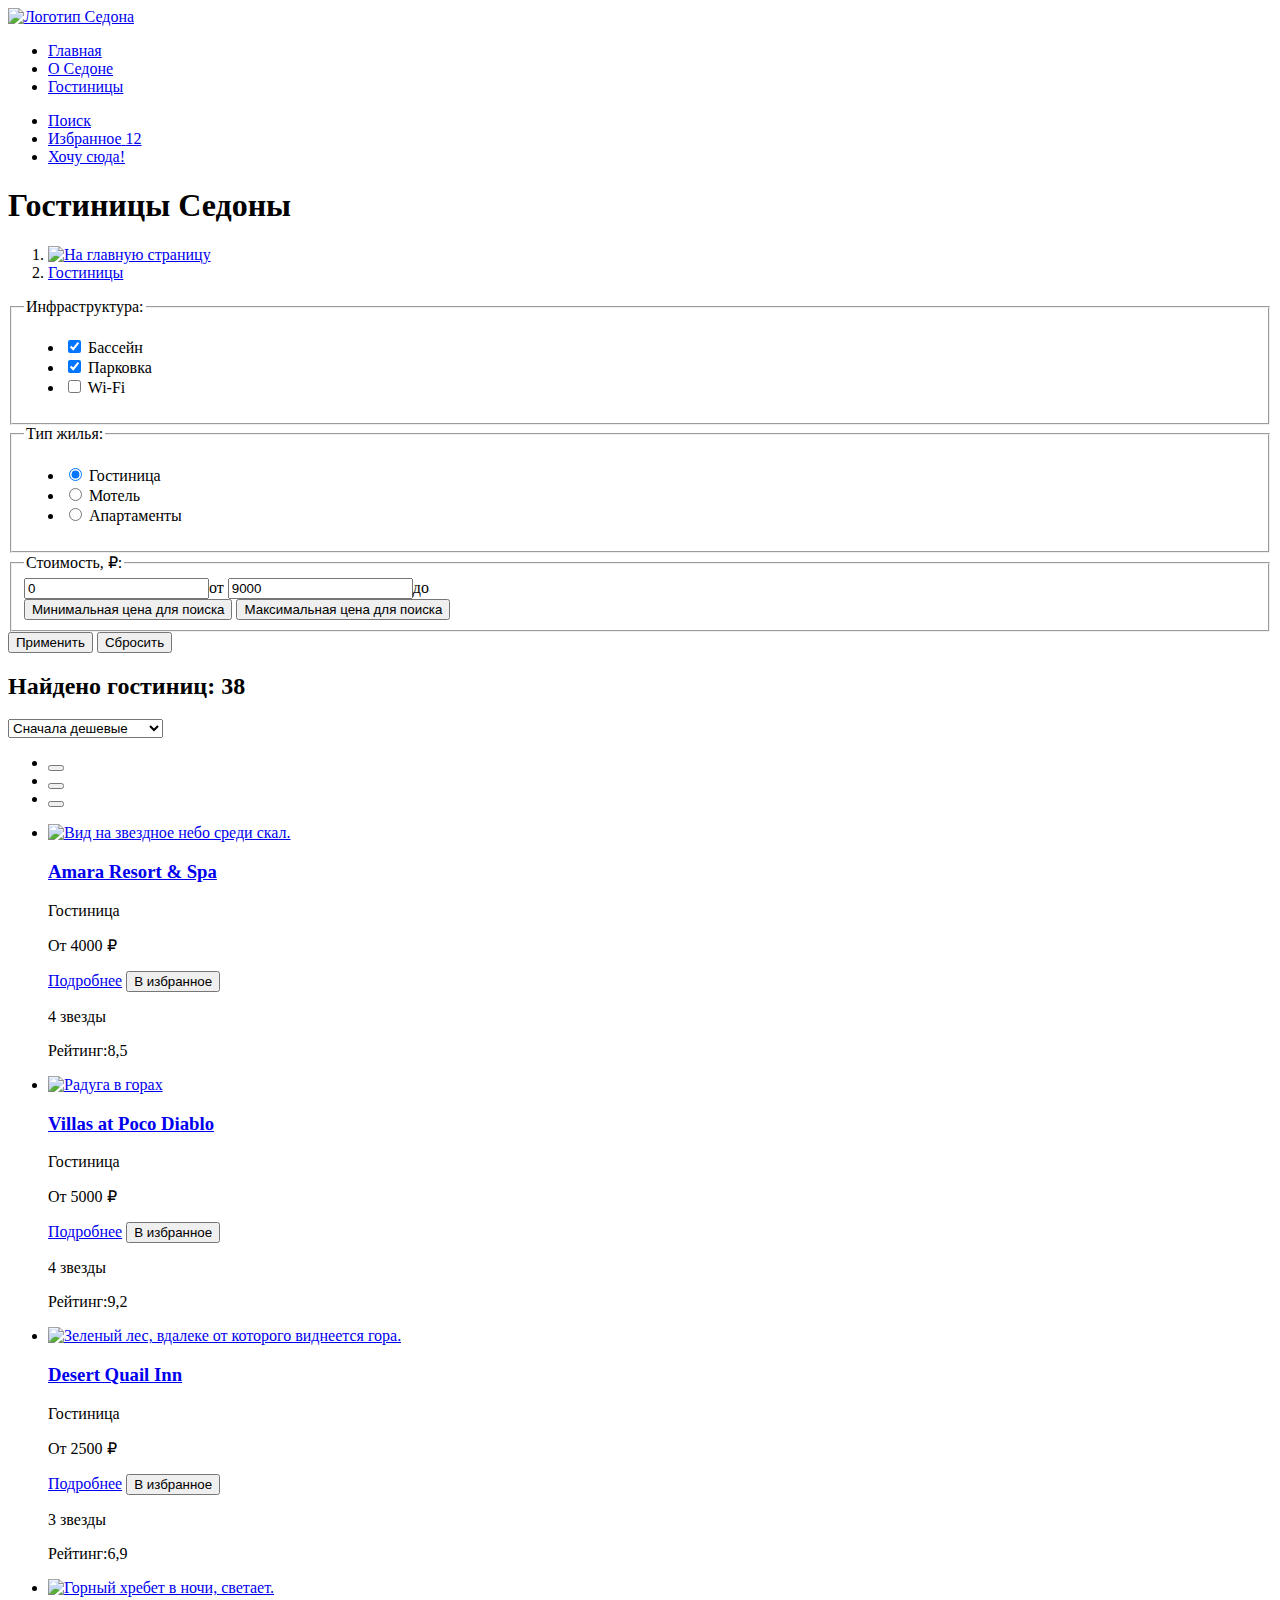
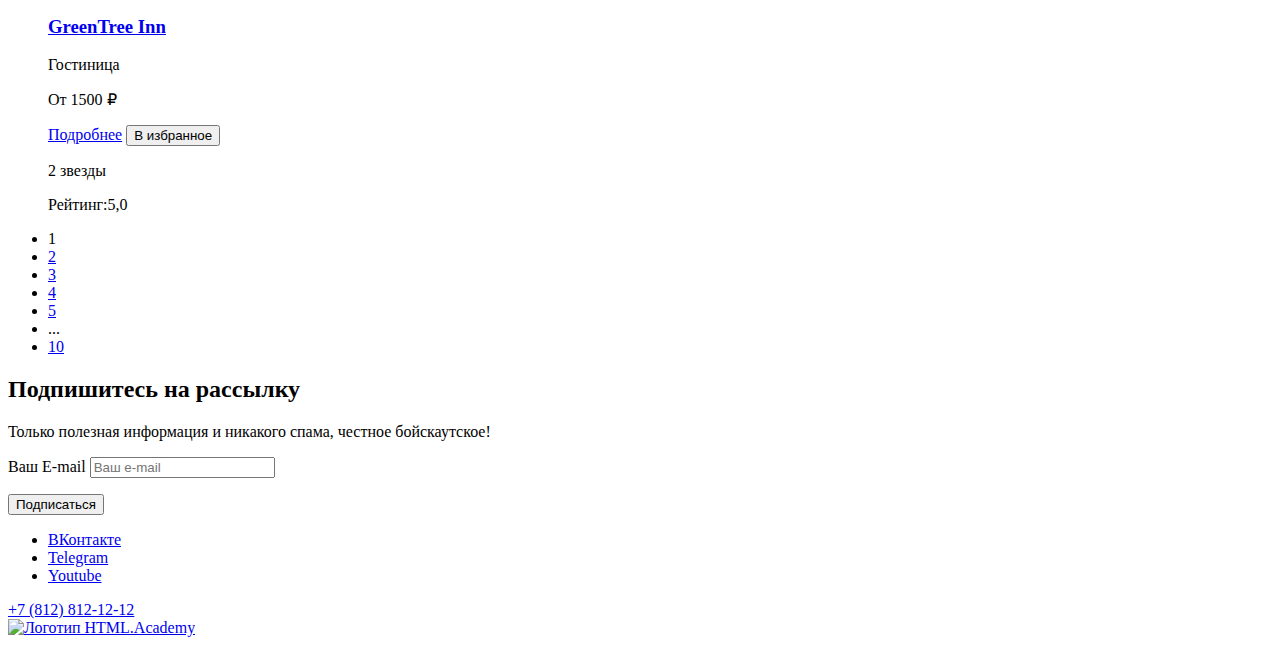
==== catalog.html @ 6688d6e6 "Разметка всех страниц" ====
<!DOCTYPE html>
<html lang="ru">
<head>
  <meta charset="utf-8">
  <title>HTML Academy: Седона</title>
</head>
<body>
<header class="header-container" data-test="header">
  <a href="index.html">
    <img class="sedona-logo" src="" alt="Логотип Седона">
  </a>
  <nav class="nav-menu">
    <ul>
      <li class="nav-item nav-item-current">
        <a class="nav-link" href="index.html">Главная</a>
      </li>
      <li class="nav-item">
        <a class="nav-link" href="#">О Седоне</a>
      </li>
      <li class="nav-item">
        <a class="nav-link" href="catalog.html">Гостиницы</a>
      </li>
    </ul>
  </nav>
  <div class="user-actions">
    <ul>
      <li class="nav-item">
        <a class="nav-link nav-user-action-search" href="#">
          <span class="visually-hidden">Поиск</span>
        </a>
      </li>
      <li class="nav-item">
        <a class="nav-link nav-user-action-favorite" href="#">
          <span class="visually-hidden">Избранное</span>
          <span class="favorite-count-item">12</span>
        </a>
      </li>
      <li class="nav-item">
        <a class="nav-link nav-user-action-to-book" href="#">Хочу сюда!</a>
      </li>
    </ul>
  </div>
</header>
<main class="main-catalog" data-test="main">
  <header class="catalog-header">
    <h1 class="catalog-header-title">Гостиницы Седоны</h1>
    <nav class="breadcrumbs" aria-label="Хлебные крошки">
      <ol>
        <li>
          <a href="index.html">
            <img class="breadcrumbs-home-icon" src="" alt="На главную страницу">
          </a>
          <span class="breadcrumbs-transition-icon"></span >
        </li>
        <li>
          <a href="catalog.html" aria-current="page">Гостиницы</a>
        </li>
      </ol>
    </nav>
  </header>
  <section class="filters" data-test="filter">
    <form class="filter-form" action="https://echo.htmlacademy.ru" method="get">
      <fieldset class="filter infrastructure-filter">
        <legend class="filter-title">Инфраструктура:</legend>
        <ul class="filter-list">
          <li class="infrastructure-filter-item">
            <label class="control">
              <input class="control-input" type="checkbox" name="pool" checked>
              Бассейн
            </label>
          </li>
          <li class="infrastructure-filter-item">
            <label class="control">
              <input class="control-input" type="checkbox" name="parking" checked>
              Парковка
            </label>
          </li>
          <li class="infrastructure-filter-item">
            <label class="control">
              <input class="control-input" type="checkbox" name="wi-fi">
              Wi-Fi
            </label>
          </li>
        </ul>
      </fieldset>
      <fieldset class="filter housing-type-filter">
        <legend class="filter-title">Тип жилья:</legend>
        <ul class="filter-list">
          <li class="housing-type-filter-item">
            <label class="control">
              <input class="control-input" type="radio" name="allocation" value="hotel" checked>
              Гостиница
            </label>
          </li>
          <li class="housing-type-filter-item">
            <label class="control">
              <input class="control-input" type="radio" name="allocation" value="motel">
              Мотель
            </label>
          </li>
          <li class="housing-type-filter-item">
            <label class="control">
              <input class="control-input" type="radio" name="allocation" value="apartments">
              Апартаменты
            </label>
          </li>
        </ul>
      </fieldset>
      <fieldset class="filter price-filter">
        <legend class="filter-title">Стоимость, ₽:</legend>
        <div class="range-slider-container">
          <label class="range-slider-input"><input type="number" name="min" value="0">от</label>
          <label class="range-slider-input"><input type="number" name="max" value="9000">до</label>
        </div>
        <div class="price-toggle-container">
          <button class="range-toggle" id="price-toggle-min" type="button">
            <span class="visually-hidden">Минимальная цена для поиска</span>
          </button>
          <button class="range-toggle" id="price-toggle-max" type="button">
            <span class="visually-hidden">Максимальная цена для поиска</span>
          </button>
        </div>
      </fieldset>
      <button class="submit-btn" type="submit">Применить</button>
      <button class="reset-btn" type="reset">Сбросить</button>
    </form>
  </section>
  <section class="hotel-list-panel">
    <h2 class="hotel-count-title">Найдено гостиниц: <span class="hotel-count">38</span></h2>
    <select class="hotel-sort-selector" aria-label="Сортировка">
      <option value="cheap">Сначала дешевые</option>
      <option value="expensive">Сначала дорогие</option>
      <option value="popular">Сначала популярные</option>
    </select>
    <ul class="hotel-visualization-selector">
      <li class="hotel-visualization-item">
        <button aria-label="Отобразить плитками"></button>
      </li>
      <li class="hotel-visualization-item">
        <button aria-label="Отобразить карточками"></button>
      </li>
      <li class="hotel-visualization-item">
        <button aria-label="Отобразить списком"></button>
      </li>
    </ul>
  </section>
  <section class="catalog-container" data-test="catalog">
    <ul>
      <li class="catalog-item">
        <a href="#">
          <img class="catalog-item-image" src="#" alt="Вид на звездное небо среди скал.">
          <h3 class="catalog-item-title">Amara Resort & Spa</h3>
        </a>
        <div class="catalog-item-price">
          <p class="catalog-item-type">Гостиница</p>
          <p class="catalog-item-value">От 4000 ₽</p>
        </div>
        <div>
          <a class="catalog-item-detail-info-btn catalog-item-btn" href="#">Подробнее</a>
          <button class="catalog-item-add-favorite-btn catalog-item-btn" type="button">В избранное</button>
        </div>
        <div class="catalog-item-rating">
          <p class="rating-star-4"><span class="visually-hidden">4 звезды</span></p>
          <p class="catalog-item-btn rating">Рейтинг:<span class="rating">8,5</span></p>
        </div>
      </li>
      <li class="catalog-item">
        <a href="#">
          <img class="catalog-item-image" src="#" alt="Радуга в горах">
          <h3 class="catalog-item-title">Villas at Poco Diablo</h3>
        </a>
        <div class="catalog-item-price">
          <p class="catalog-item-type">Гостиница</p>
          <p class="catalog-item-value">От 5000 ₽</p>
        </div>
        <div>
          <a class="catalog-item-detail-info-btn catalog-item-btn" href="#">Подробнее</a>
          <button class="catalog-item-add-favorite-btn catalog-item-btn" type="button">В избранное</button>
        </div>
        <div class="catalog-item-rating">
          <p class="rating-star-4"><span class="visually-hidden">4 звезды</span></p>
          <p class="catalog-item-btn rating">Рейтинг:<span class="rating">9,2</span></p>
        </div>
      </li>
      <li class="catalog-item">
        <a href="#">
          <img class="catalog-item-image" src="#" alt="Зеленый лес, вдалеке от которого виднеется гора.">
          <h3 class="catalog-item-title">Desert Quail Inn</h3>
        </a>
        <div class="catalog-item-price">
          <p class="catalog-item-type">Гостиница</p>
          <p class="catalog-item-value">От 2500 ₽</p>
        </div>
        <div>
          <a class="catalog-item-detail-info-btn catalog-item-btn" href="#">Подробнее</a>
          <button class="catalog-item-add-favorite-btn catalog-item-btn" type="button">В избранное</button>
        </div>
        <div class="catalog-item-rating">
          <p class="rating-star-3"><span class="visually-hidden">3 звезды</span></p>
          <p class="catalog-item-btn rating">Рейтинг:<span class="rating">6,9</span></p>
        </div>
      </li>
      <li class="catalog-item">
        <a href="#">
          <img class="catalog-item-image" src="#" alt="Горный хребет в ночи, светает.">
          <h3 class="catalog-item-title">GreenTree Inn</h3>
        </a>
        <div class="catalog-item-price">
          <p class="catalog-item-type">Гостиница</p>
          <p class="catalog-item-value">От 1500 ₽</p>
        </div>
        <div>
          <a class="catalog-item-detail-info-btn catalog-item-btn" href="#">Подробнее</a>
          <button class="catalog-item-add-favorite-btn catalog-item-btn" type="button">В избранное</button>
        </div>
        <div class="catalog-item-rating">
          <p class="rating-star-2"><span class="visually-hidden">2 звезды</span></p>
          <p class="catalog-item-btn rating">Рейтинг:<span class="rating">5,0</span></p>
        </div>
      </li>
    </ul>
  </section>
  <section class="pagination-container">
    <ul class="pagination-list">
      <li class="pagination-item">
        <a class="pagination-link pagination-current">1</a>
      </li>
      <li class="pagination-item">
        <a class="pagination-link" href="#">2</a>
      </li>
      <li class="pagination-item">
        <a class="pagination-link" href="#">3</a>
      </li>
      <li class="pagination-item">
        <a class="pagination-link" href="#">4</a>
      </li>
      <li class="pagination-item">
        <a class="pagination-link" href="#">5</a>
      </li>
      <li class="pagination-item">
        <span class="pagination-ellipsis">...</span>
      </li>
      <li class="pagination-item">
        <a class="pagination-link" href="#">10</a>
      </li>
    </ul>
  </section>
  <aside class="catalog-page-subscribe subscribe-container" data-test="subscribe">
    <div>
      <h2 class="wide-item-title subscribe-title">Подпишитесь на рассылку</h2>
      <p class="wide-item-description subscribe-description">Только полезная информация и никакого спама, честное бойскаутское!</p>
    </div>
    <form class="subscribe-form" action="https://echo.htmlacademy.ru/courses" method="post">
      <p class="subscribe-form-name">
        <label class="visually-hidden" for="email">Ваш E-mail</label>
        <input type="email" id="email" name="email" placeholder="Ваш e-mail">
      </p>
      <button class="subscribe-btn" type="submit">Подписаться</button>
    </form>
  </aside>
</main>
<footer class="footer-container" data-test="footer">
  <ul class="social-media">
    <li class="social-media-item">
      <a class="social-media-link" href="https://vk.com/htmlacademy">
        <span class="visually-hidden">ВКонтакте</span>
      </a>
    </li>
    <li class="social-media-item">
      <a class="social-media-link" href="https://t.me/htmlacademy">
        <span class="visually-hidden">Telegram</span>
      </a>
    </li>
    <li class="social-media-item">
      <a class="social-media-link" href="https://www.youtube.com/user/htmlacademyru">
        <span class="visually-hidden">Youtube</span>
      </a>
    </li>
  </ul>
  <div class="phone">
    <a href="tel:+78128121212">+7 (812) 812-12-12</a>
  </div>
  <a class="copyright" href="https://htmlacademy.ru/">
    <img class="html-academy-logo" src="#" alt="Логотип HTML.Academy">
  </a>
</footer>
</body>
</html>
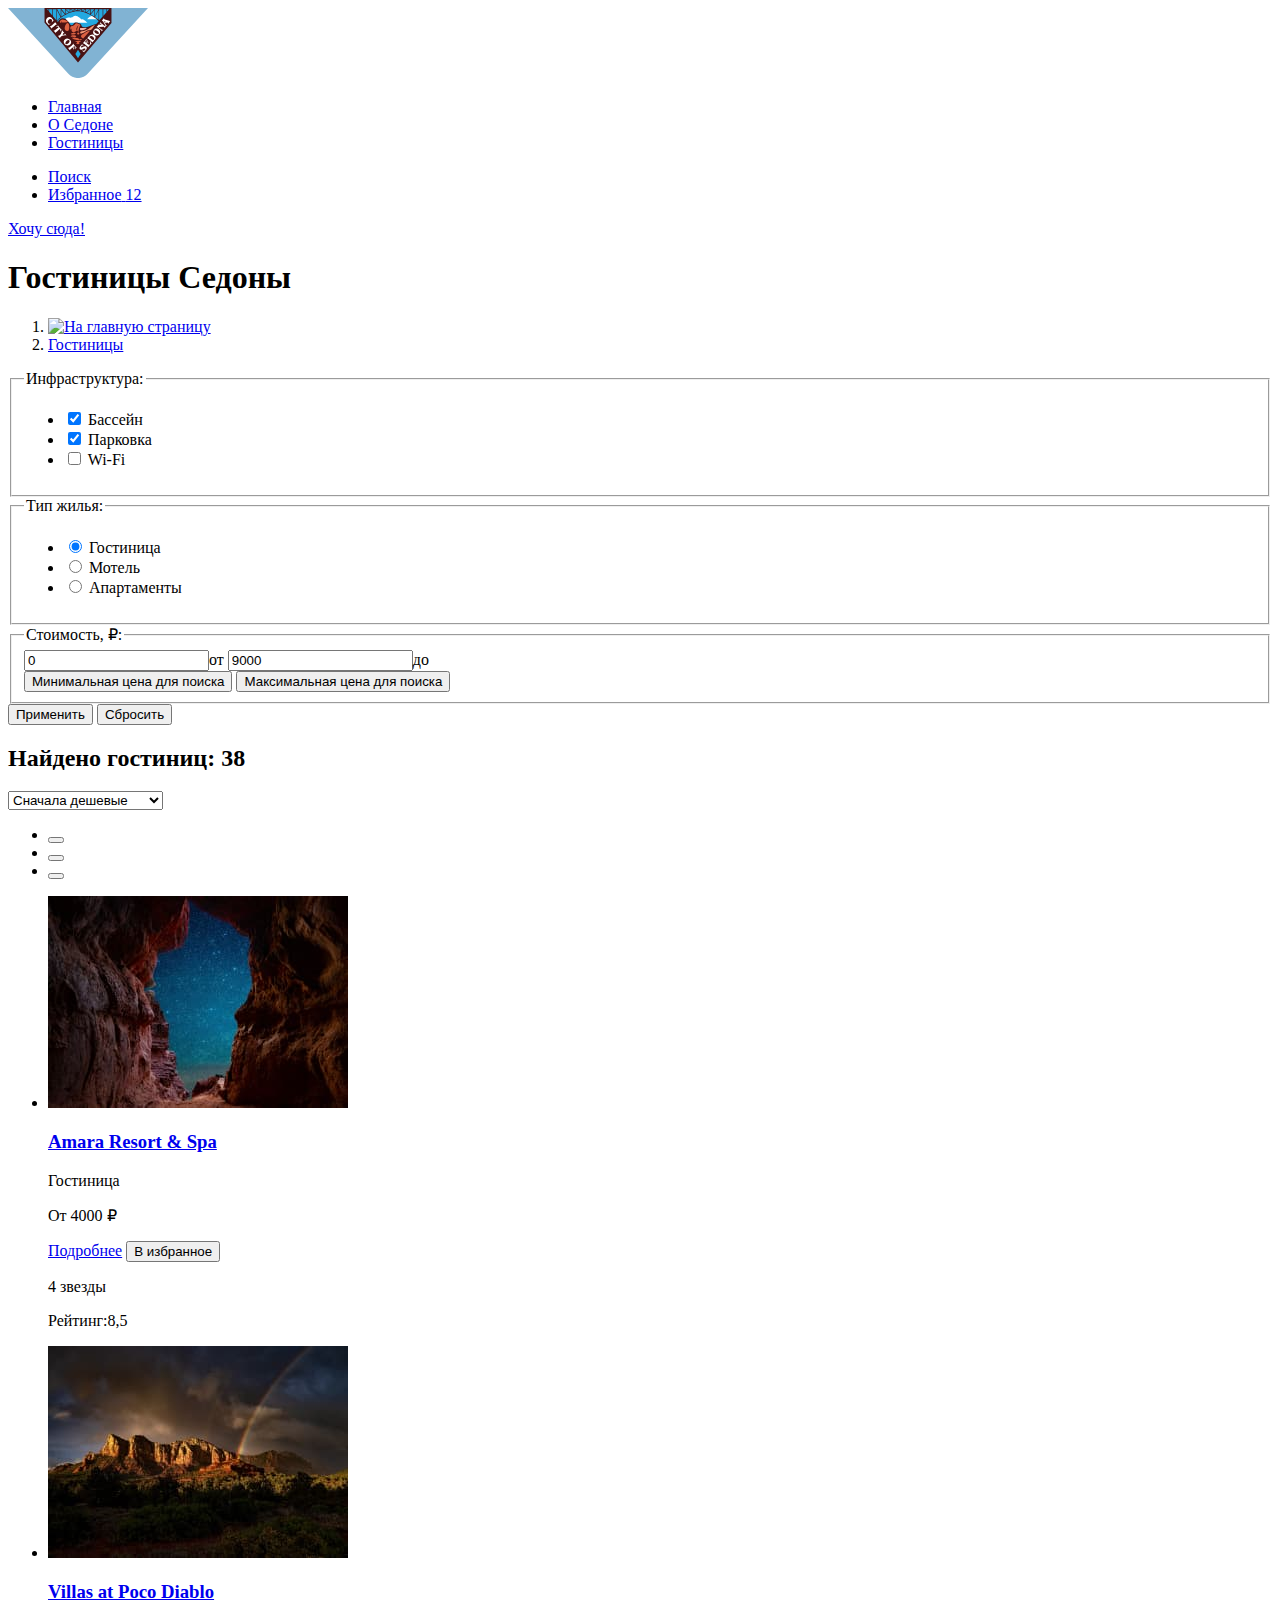
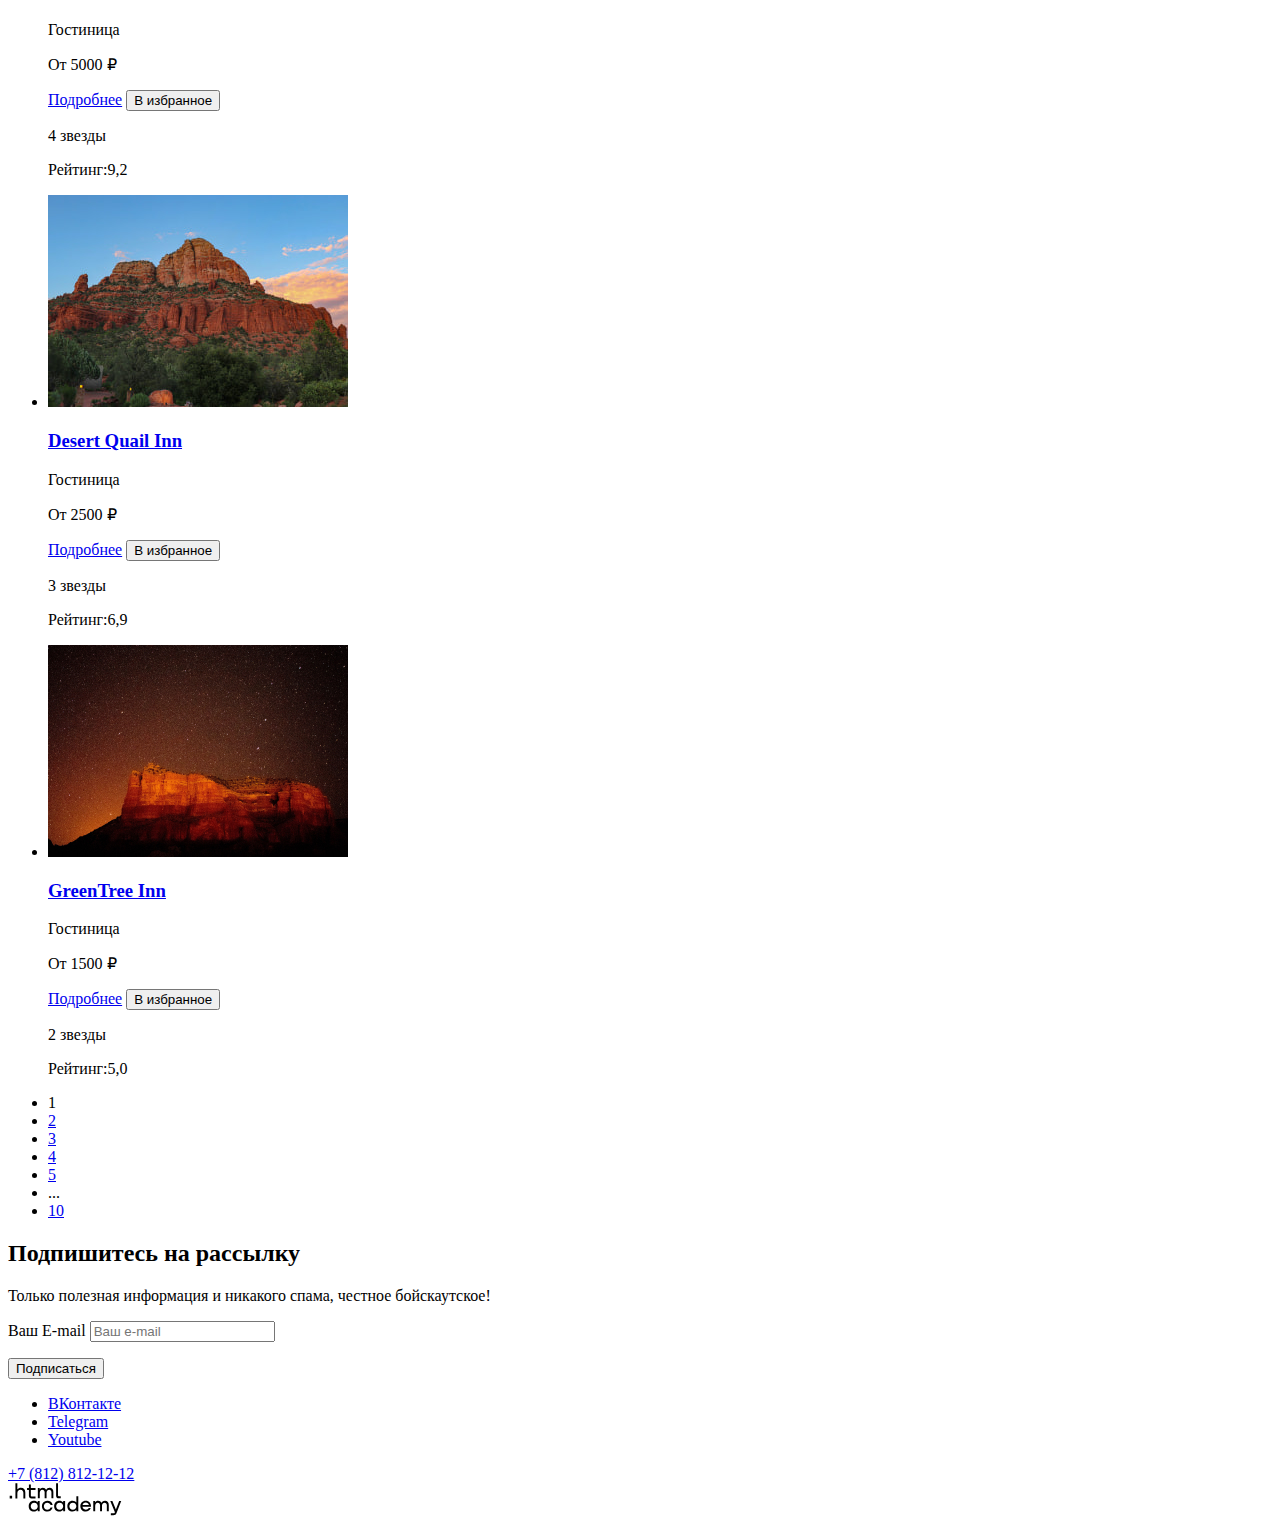
==== commit 1251bf55: "Добавил основную графику. В папку images скомпоновал необходимые изображения." ====
--- a/catalog.html
+++ b/catalog.html
@@ -7,7 +7,7 @@
 <body>
 <header class="header-container" data-test="header">
   <a href="index.html">
-    <img class="sedona-logo" src="" alt="Логотип Седона">
+    <img class="sedona-logo" src="images/logo-sedona.svg" width="140" height="70" alt="Логотип города Седона.">
   </a>
   <nav class="nav-menu">
     <ul>
@@ -35,10 +35,8 @@
           <span class="favorite-count-item">12</span>
         </a>
       </li>
-      <li class="nav-item">
-        <a class="nav-link nav-user-action-to-book" href="#">Хочу сюда!</a>
-      </li>
-    </ul>
+    </ul>
+    <a class="nav-link user-action-to-book" href="#">Хочу сюда!</a>
   </div>
 </header>
 <main class="main-catalog" data-test="main">
@@ -148,7 +146,7 @@
     <ul>
       <li class="catalog-item">
         <a href="#">
-          <img class="catalog-item-image" src="#" alt="Вид на звездное небо среди скал.">
+          <img class="catalog-item-image" src="images/catalog/hotel-1.jpg" width="300" height="212" alt="Вид на звездное небо среди скал.">
           <h3 class="catalog-item-title">Amara Resort & Spa</h3>
         </a>
         <div class="catalog-item-price">
@@ -166,7 +164,7 @@
       </li>
       <li class="catalog-item">
         <a href="#">
-          <img class="catalog-item-image" src="#" alt="Радуга в горах">
+          <img class="catalog-item-image" src="images/catalog/hotel-2.jpg" width="300" height="212" alt="Радуга в горах">
           <h3 class="catalog-item-title">Villas at Poco Diablo</h3>
         </a>
         <div class="catalog-item-price">
@@ -184,7 +182,7 @@
       </li>
       <li class="catalog-item">
         <a href="#">
-          <img class="catalog-item-image" src="#" alt="Зеленый лес, вдалеке от которого виднеется гора.">
+          <img class="catalog-item-image" src="images/catalog/hotel-3.jpg" width="300" height="212" alt="Зеленый лес, вдалеке от которого виднеется гора.">
           <h3 class="catalog-item-title">Desert Quail Inn</h3>
         </a>
         <div class="catalog-item-price">
@@ -202,7 +200,7 @@
       </li>
       <li class="catalog-item">
         <a href="#">
-          <img class="catalog-item-image" src="#" alt="Горный хребет в ночи, светает.">
+          <img class="catalog-item-image" src="images/catalog/hotel-4.jpg" width="300" height="212" alt="Горный хребет в ночи, светает.">
           <h3 class="catalog-item-title">GreenTree Inn</h3>
         </a>
         <div class="catalog-item-price">
@@ -281,7 +279,7 @@
     <a href="tel:+78128121212">+7 (812) 812-12-12</a>
   </div>
   <a class="copyright" href="https://htmlacademy.ru/">
-    <img class="html-academy-logo" src="#" alt="Логотип HTML.Academy">
+    <img class="html-academy-logo" src="images/logo-html-academy.svg" width="115" height="33" alt="Логотип HTML Academy">
   </a>
 </footer>
 </body>
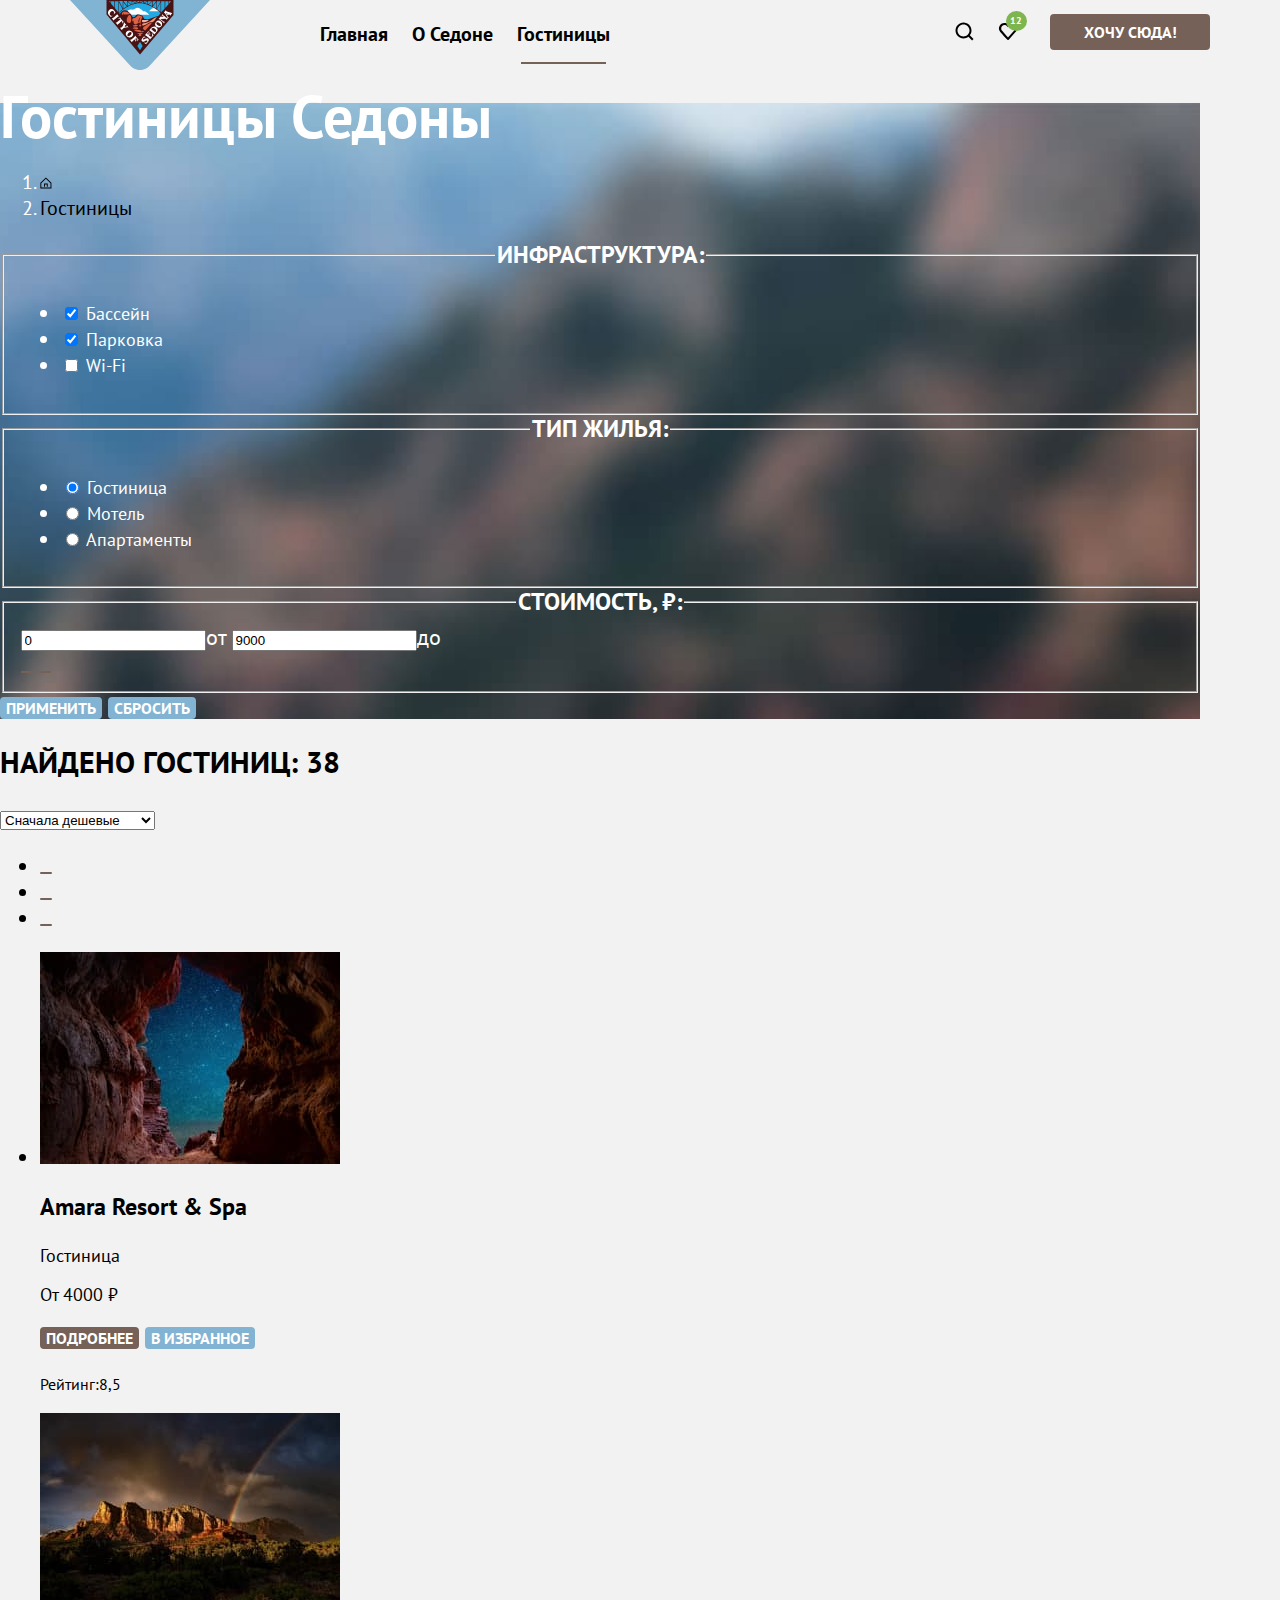
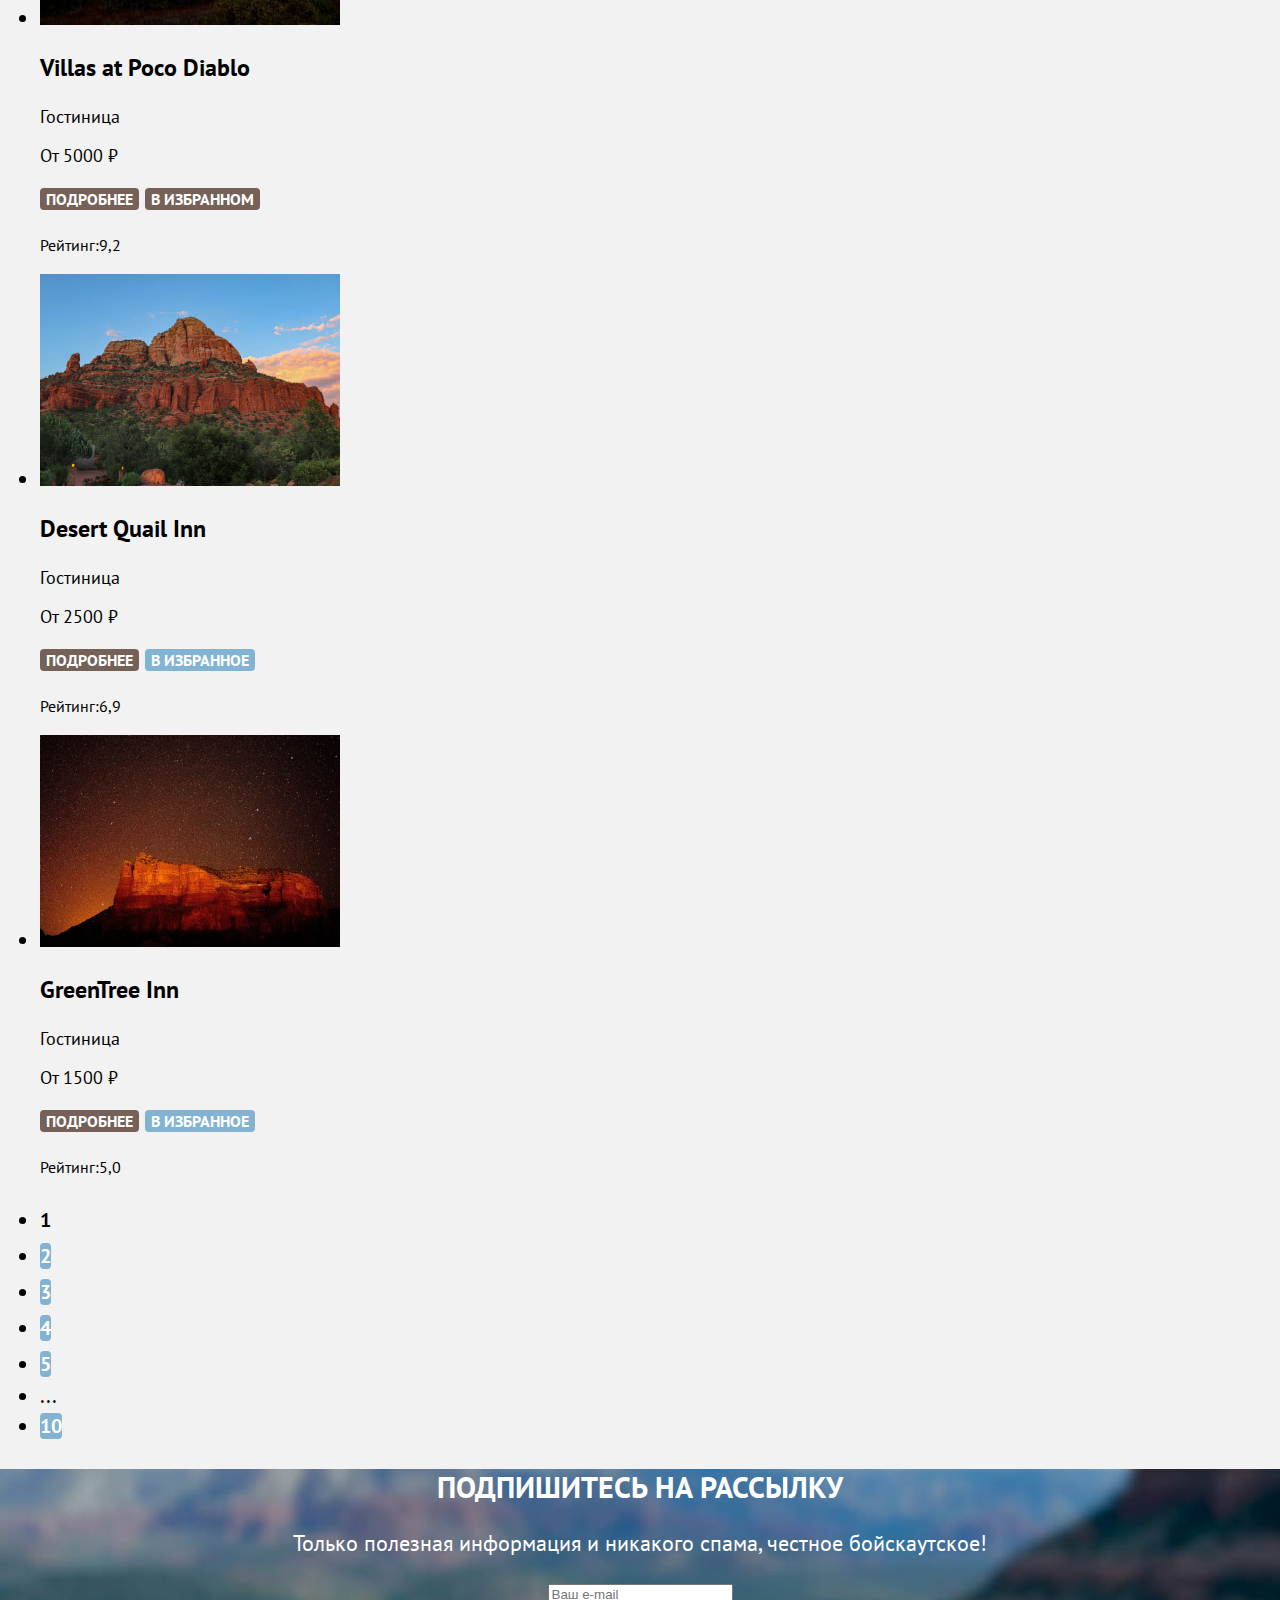
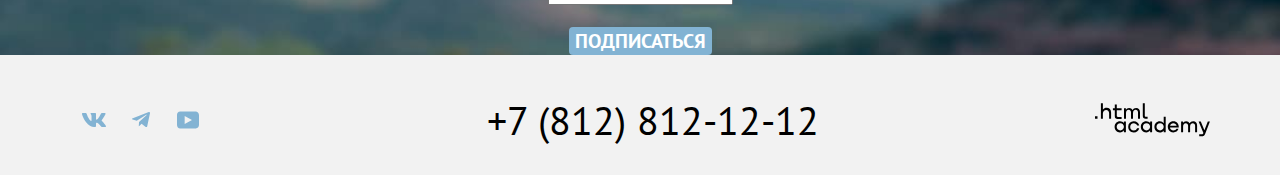
==== commit 18cb62d7: "Верстка для header, footer для catalog. Правка адреса ссылки в main." ====
--- a/catalog.html
+++ b/catalog.html
@@ -3,50 +3,78 @@
 <head>
   <meta charset="utf-8">
   <title>HTML Academy: Седона</title>
+  <link rel="stylesheet" href="styles/styles.css">
+  <link rel="icon" type="image/png" sizes="32x32" href="./images/favicon.png">
 </head>
 <body>
 <header class="header-container" data-test="header">
-  <a href="index.html">
-    <img class="sedona-logo" src="images/logo-sedona.svg" width="140" height="70" alt="Логотип города Седона.">
-  </a>
-  <nav class="nav-menu">
-    <ul>
-      <li class="nav-item nav-item-current">
-        <a class="nav-link" href="index.html">Главная</a>
-      </li>
-      <li class="nav-item">
-        <a class="nav-link" href="#">О Седоне</a>
-      </li>
-      <li class="nav-item">
-        <a class="nav-link" href="catalog.html">Гостиницы</a>
-      </li>
-    </ul>
-  </nav>
+  <div class="logo-navigation-container">
+    <a class="sedona-logo" href="index.html" aria-current="page">
+      <img src="./images/logo-sedona.svg" draggable="false" width="140" height="70" alt="Логотип города Седона.">
+    </a>
+    <nav class="nav-menu">
+      <ul class="nav-list">
+        <li class="nav-item">
+          <a class="nav-link" href="index.html">Главная</a>
+        </li>
+        <li class="nav-item">
+          <a class="nav-link" href="#">О Седоне</a>
+        </li>
+        <li class="nav-item nav-item-current">
+          <a class="nav-link" href="catalog.html">Гостиницы</a>
+        </li>
+      </ul>
+    </nav>
+  </div>
   <div class="user-actions">
-    <ul>
-      <li class="nav-item">
+    <ul class="nav-user-list">
+      <li class="nav-user-item">
         <a class="nav-link nav-user-action-search" href="#">
           <span class="visually-hidden">Поиск</span>
-        </a>
-      </li>
-      <li class="nav-item">
+          <svg
+            aria-hidden="true"
+            focusable="false"
+            width="20"
+            height="20"
+            viewBox="0 0 20 20"
+            fill="none"
+            xmlns="http://www.w3.org/2000/svg"
+          >
+            <path d="M19.5 18.0083L15.8 14.3287C16.8 13.0359 17.5 11.3453 17.5 9.4558C17.5 5.08011 13.9 1.5 9.5 1.5C5.1 1.5 1.5 5.17956 1.5 9.55525C1.5 13.9309 5.1 17.511 9.5 17.511C11.3 17.511 13 16.9144 14.4 15.8204L18.1 19.5L19.5 18.0083ZM9.5 15.5221C6.2 15.5221 3.5 12.837 3.5 9.55525C3.5 6.27348 6.2 3.5884 9.5 3.5884C12.8 3.5884 15.5 6.27348 15.5 9.55525C15.5 12.837 12.8 15.5221 9.5 15.5221Z" fill="black" />
+          </svg>
+        </a>
+      </li>
+      <li class="nav-user-item">
         <a class="nav-link nav-user-action-favorite" href="#">
           <span class="visually-hidden">Избранное</span>
+          <svg
+            aria-hidden="true"
+            focusable="false"
+            width="20"
+            height="20"
+            viewBox="0 0 20 20"
+            fill="none"
+            xmlns="http://www.w3.org/2000/svg"
+          >
+            <path d="M9.9 19a.9.9 0 0 1-.8-.4c-5.4-6.1-6.7-7.5-7-7.9A5.4 5.4 0 0 1 6.5 2C7.8 2 9 2.5 10 3.3a5.46 5.46 0 0 1 9 4.1c0 1.3-.5 2.5-1.3 3.4l-7 7.9c-.2.2-.4.3-.8.3Zm-6-9.5c.3.4 3.5 4 6.1 6.9l6.2-7c.5-.5.7-1.2.7-2 0-1.8-1.5-3.3-3.3-3.3-1 0-2 .5-2.7 1.3-.3.3-.6.4-.9.4-.3 0-.6-.2-.8-.4-.7-.8-1.7-1.3-2.7-1.3-1.8 0-3.3 1.5-3.3 3.3-.1.9.3 1.6.7 2.1-.1 0-.1 0 0 0Z" fill="#000" />
+          </svg>
           <span class="favorite-count-item">12</span>
         </a>
       </li>
     </ul>
-    <a class="nav-link user-action-to-book" href="#">Хочу сюда!</a>
+    <button class="user-action-to-book-btn">
+      Хочу сюда!
+    </button>
   </div>
 </header>
-<main class="main-catalog" data-test="main">
+<main class="catalog-container" data-test="main">
   <header class="catalog-header">
     <h1 class="catalog-header-title">Гостиницы Седоны</h1>
     <nav class="breadcrumbs" aria-label="Хлебные крошки">
       <ol>
         <li>
           <a href="index.html">
-            <img class="breadcrumbs-home-icon" src="" alt="На главную страницу">
+            <img class="breadcrumbs-home-icon" src="./images/icons/breadcrumbs-home.svg" width="12" height="12" alt="На главную страницу">
           </a>
           <span class="breadcrumbs-transition-icon"></span >
         </li>
@@ -55,74 +83,74 @@
         </li>
       </ol>
     </nav>
+    <section class="filters" data-test="filter">
+      <form class="filter-form" action="https://echo.htmlacademy.ru" method="get">
+        <fieldset class="filter infrastructure-filter">
+          <legend class="filter-title">Инфраструктура:</legend>
+          <ul class="filter-list">
+            <li class="infrastructure-filter-item">
+              <label class="control">
+                <input class="control-input" type="checkbox" name="pool" checked>
+                Бассейн
+              </label>
+            </li>
+            <li class="infrastructure-filter-item">
+              <label class="control">
+                <input class="control-input" type="checkbox" name="parking" checked>
+                Парковка
+              </label>
+            </li>
+            <li class="infrastructure-filter-item">
+              <label class="control">
+                <input class="control-input" type="checkbox" name="wi-fi">
+                Wi-Fi
+              </label>
+            </li>
+          </ul>
+        </fieldset>
+        <fieldset class="filter housing-type-filter">
+          <legend class="filter-title">Тип жилья:</legend>
+          <ul class="filter-list">
+            <li class="housing-type-filter-item">
+              <label class="control">
+                <input class="control-input" type="radio" name="allocation" value="hotel" checked>
+                Гостиница
+              </label>
+            </li>
+            <li class="housing-type-filter-item">
+              <label class="control">
+                <input class="control-input" type="radio" name="allocation" value="motel">
+                Мотель
+              </label>
+            </li>
+            <li class="housing-type-filter-item">
+              <label class="control">
+                <input class="control-input" type="radio" name="allocation" value="apartments">
+                Апартаменты
+              </label>
+            </li>
+          </ul>
+        </fieldset>
+        <fieldset class="filter price-filter">
+          <legend class="filter-title">Стоимость, ₽:</legend>
+          <div class="range-slider-container">
+            <label class="range-slider-input"><input type="number" name="min" value="0">от</label>
+            <label class="range-slider-input"><input type="number" name="max" value="9000">до</label>
+          </div>
+          <div class="price-toggle-container">
+            <button class="range-toggle" id="price-toggle-min" type="button">
+              <span class="visually-hidden">Минимальная цена для поиска</span>
+            </button>
+            <button class="range-toggle" id="price-toggle-max" type="button">
+              <span class="visually-hidden">Максимальная цена для поиска</span>
+            </button>
+          </div>
+        </fieldset>
+        <button class="submit-btn" type="submit">Применить</button>
+        <button class="reset-btn" type="reset">Сбросить</button>
+      </form>
+    </section>
   </header>
-  <section class="filters" data-test="filter">
-    <form class="filter-form" action="https://echo.htmlacademy.ru" method="get">
-      <fieldset class="filter infrastructure-filter">
-        <legend class="filter-title">Инфраструктура:</legend>
-        <ul class="filter-list">
-          <li class="infrastructure-filter-item">
-            <label class="control">
-              <input class="control-input" type="checkbox" name="pool" checked>
-              Бассейн
-            </label>
-          </li>
-          <li class="infrastructure-filter-item">
-            <label class="control">
-              <input class="control-input" type="checkbox" name="parking" checked>
-              Парковка
-            </label>
-          </li>
-          <li class="infrastructure-filter-item">
-            <label class="control">
-              <input class="control-input" type="checkbox" name="wi-fi">
-              Wi-Fi
-            </label>
-          </li>
-        </ul>
-      </fieldset>
-      <fieldset class="filter housing-type-filter">
-        <legend class="filter-title">Тип жилья:</legend>
-        <ul class="filter-list">
-          <li class="housing-type-filter-item">
-            <label class="control">
-              <input class="control-input" type="radio" name="allocation" value="hotel" checked>
-              Гостиница
-            </label>
-          </li>
-          <li class="housing-type-filter-item">
-            <label class="control">
-              <input class="control-input" type="radio" name="allocation" value="motel">
-              Мотель
-            </label>
-          </li>
-          <li class="housing-type-filter-item">
-            <label class="control">
-              <input class="control-input" type="radio" name="allocation" value="apartments">
-              Апартаменты
-            </label>
-          </li>
-        </ul>
-      </fieldset>
-      <fieldset class="filter price-filter">
-        <legend class="filter-title">Стоимость, ₽:</legend>
-        <div class="range-slider-container">
-          <label class="range-slider-input"><input type="number" name="min" value="0">от</label>
-          <label class="range-slider-input"><input type="number" name="max" value="9000">до</label>
-        </div>
-        <div class="price-toggle-container">
-          <button class="range-toggle" id="price-toggle-min" type="button">
-            <span class="visually-hidden">Минимальная цена для поиска</span>
-          </button>
-          <button class="range-toggle" id="price-toggle-max" type="button">
-            <span class="visually-hidden">Максимальная цена для поиска</span>
-          </button>
-        </div>
-      </fieldset>
-      <button class="submit-btn" type="submit">Применить</button>
-      <button class="reset-btn" type="reset">Сбросить</button>
-    </form>
-  </section>
   <section class="hotel-list-panel">
     <h2 class="hotel-count-title">Найдено гостиниц: <span class="hotel-count">38</span></h2>
     <select class="hotel-sort-selector" aria-label="Сортировка">
@@ -146,7 +174,7 @@
     <ul>
       <li class="catalog-item">
         <a href="#">
-          <img class="catalog-item-image" src="images/catalog/hotel-1.jpg" width="300" height="212" alt="Вид на звездное небо среди скал.">
+          <img class="catalog-item-image" src="./images/catalog/hotel-1.jpg" width="300" height="212" alt="Вид на звездное небо среди скал.">
           <h3 class="catalog-item-title">Amara Resort & Spa</h3>
         </a>
         <div class="catalog-item-price">
@@ -154,7 +182,9 @@
           <p class="catalog-item-value">От 4000 ₽</p>
         </div>
         <div>
-          <a class="catalog-item-detail-info-btn catalog-item-btn" href="#">Подробнее</a>
+          <button class="catalog-item-detail-info-btn catalog-item-btn" type="button">
+            <a href="#">Подробнее</a>
+          </button>
           <button class="catalog-item-add-favorite-btn catalog-item-btn" type="button">В избранное</button>
         </div>
         <div class="catalog-item-rating">
@@ -164,7 +194,7 @@
       </li>
       <li class="catalog-item">
         <a href="#">
-          <img class="catalog-item-image" src="images/catalog/hotel-2.jpg" width="300" height="212" alt="Радуга в горах">
+          <img class="catalog-item-image" src="./images/catalog/hotel-2.jpg" width="300" height="212" alt="Радуга в горах">
           <h3 class="catalog-item-title">Villas at Poco Diablo</h3>
         </a>
         <div class="catalog-item-price">
@@ -172,8 +202,10 @@
           <p class="catalog-item-value">От 5000 ₽</p>
         </div>
         <div>
-          <a class="catalog-item-detail-info-btn catalog-item-btn" href="#">Подробнее</a>
-          <button class="catalog-item-add-favorite-btn catalog-item-btn" type="button">В избранное</button>
+          <button class="catalog-item-detail-info-btn catalog-item-btn" type="button">
+            <a href="#">Подробнее</a>
+          </button>
+          <button class="catalog-item-in-favorite-btn catalog-item-btn" type="button">В избранном</button>
         </div>
         <div class="catalog-item-rating">
           <p class="rating-star-4"><span class="visually-hidden">4 звезды</span></p>
@@ -190,7 +222,9 @@
           <p class="catalog-item-value">От 2500 ₽</p>
         </div>
         <div>
-          <a class="catalog-item-detail-info-btn catalog-item-btn" href="#">Подробнее</a>
+          <button class="catalog-item-detail-info-btn catalog-item-btn" type="button">
+            <a href="#">Подробнее</a>
+          </button>
           <button class="catalog-item-add-favorite-btn catalog-item-btn" type="button">В избранное</button>
         </div>
         <div class="catalog-item-rating">
@@ -200,7 +234,7 @@
       </li>
       <li class="catalog-item">
         <a href="#">
-          <img class="catalog-item-image" src="images/catalog/hotel-4.jpg" width="300" height="212" alt="Горный хребет в ночи, светает.">
+          <img class="catalog-item-image" src="./images/catalog/hotel-4.jpg" width="300" height="212" alt="Горный хребет в ночи, светает.">
           <h3 class="catalog-item-title">GreenTree Inn</h3>
         </a>
         <div class="catalog-item-price">
@@ -208,7 +242,9 @@
           <p class="catalog-item-value">От 1500 ₽</p>
         </div>
         <div>
-          <a class="catalog-item-detail-info-btn catalog-item-btn" href="#">Подробнее</a>
+          <button class="catalog-item-detail-info-btn catalog-item-btn" type="button">
+            <a href="#">Подробнее</a>
+          </button>
           <button class="catalog-item-add-favorite-btn catalog-item-btn" type="button">В избранное</button>
         </div>
         <div class="catalog-item-rating">
@@ -262,24 +298,71 @@
     <li class="social-media-item">
       <a class="social-media-link" href="https://vk.com/htmlacademy">
         <span class="visually-hidden">ВКонтакте</span>
+        <svg
+          class="social-icon"
+          aria-hidden="true"
+          focusable="false"
+          width="25"
+          height="14"
+          viewBox="0 0 25 14"
+          fill="none"
+          xmlns="http://www.w3.org/2000/svg"
+        >
+          <path fill-rule="evenodd" clip-rule="evenodd" d="M23.95.95c.17-.55 0-.95-.8-.95h-2.62c-.67 0-.98.35-1.14.73 0 0-1.34 3.2-3.23 5.27-.61.6-.89.8-1.22.8-.17 0-.42-.2-.42-.74V.95c0-.66-.19-.95-.74-.95H9.65c-.42 0-.67.3-.67.6 0 .61.95.76 1.05 2.5v3.8c0 .84-.16.99-.5.99-.88 0-3.05-3.21-4.33-6.89-.25-.71-.5-1-1.17-1H1.4C.65 0 .5.35.5.73c0 .68.89 4.07 4.14 8.55C6.81 12.34 9.87 14 12.65 14c1.67 0 1.88-.37 1.88-1v-2.32c0-.73.16-.88.68-.88.4 0 1.06.2 2.62 1.67C19.61 13.22 19.9 14 20.9 14h2.63c.75 0 1.13-.37.91-1.1-.24-.72-1.09-1.77-2.22-3.02-.6-.7-1.53-1.47-1.8-1.86-.4-.49-.28-.7 0-1.14 0 0 3.2-4.43 3.53-5.93Z" />
+        </svg>
       </a>
     </li>
     <li class="social-media-item">
       <a class="social-media-link" href="https://t.me/htmlacademy">
         <span class="visually-hidden">Telegram</span>
+        <svg
+          class="social-icon"
+          aria-hidden="true"
+          focusable="false"
+          width="19"
+          height="16"
+          viewBox="0 0 19 16"
+          fill="none"
+          xmlns="http://www.w3.org/2000/svg"
+        >
+          <path d="M17.29.1 1.34 6.25c-1.09.43-1.08 1.04-.2 1.31l4.1 1.28 9.47-5.98c.44-.27.85-.12.52.18L7.55 9.96l-.28 4.22c.41 0 .6-.19.83-.41l1.99-1.93 4.13 3.05c.77.42 1.31.2 1.5-.7l2.72-12.8C18.72.27 18-.23 17.29.09Z" />
+        </svg>
       </a>
     </li>
     <li class="social-media-item">
       <a class="social-media-link" href="https://www.youtube.com/user/htmlacademyru">
         <span class="visually-hidden">Youtube</span>
+        <svg
+          class="social-icon"
+          aria-hidden="true"
+          focusable="false"
+          width="23"
+          height="18"
+          viewBox="0 0 23 18"
+          fill="none"
+          xmlns="http://www.w3.org/2000/svg"
+        >
+          <path d="M19.1.5H3.68C1.81.5.5 2.1.5 3.9V14c0 1.9 1.31 3.5 3.17 3.5h15.66c1.64 0 3.17-1.6 3.17-3.4V3.9C22.28 2.1 20.97.5 19.1.5ZM8.17 13.04V4.96L15.5 9l-7.34 4.04Z" />
+        </svg>
       </a>
     </li>
   </ul>
-  <div class="phone">
-    <a href="tel:+78128121212">+7 (812) 812-12-12</a>
+  <div class="contact-info">
+    <a class="phone" href="tel:+78128121212">+7 (812) 812-12-12</a>
   </div>
   <a class="copyright" href="https://htmlacademy.ru/">
-    <img class="html-academy-logo" src="images/logo-html-academy.svg" width="115" height="33" alt="Логотип HTML Academy">
+    <svg
+      class="html-academy-logo"
+      aria-hidden="true"
+      aria-label="Логотип HTML Академия."
+      width="115"
+      height="34"
+      viewBox="0 0 115 34"
+      fill="none"
+      xmlns="http://www.w3.org/2000/svg"
+    >
+      <path d="M0 13.26v2.6h2.5v-2.6H0ZM11.6 4.86c-1.6 0-2.8.7-3.6 1.7h-.1V.36h-2v15.5h2v-5.3c0-2.1 1.3-3.6 3.3-3.6 1.8 0 2.9 1.4 2.9 3.2v5.7h2v-6.1c.1-3-1.8-4.9-4.5-4.9ZM26.6 5.16h-4.8v-3.7h-2v3.8h-1.9v2h1.9v6c0 1.7 1 2.7 2.7 2.7h4.1v-2h-3.7c-.7 0-1.1-.4-1.1-1.1v-5.7h4.8v-2ZM41.1 4.96c-1.6 0-2.9.8-3.5 2.1h-.1c-.6-1.2-1.8-2.1-3.4-2.1-1.4 0-2.5.8-3.1 1.8h-.1v-1.6H29v10.6h2v-5.4c0-2 1-3.5 2.6-3.5 1.5 0 2.4 1 2.4 2.6v6.3h2v-5.6c0-2.4 1.4-3.3 2.6-3.3 1.5 0 2.4 1 2.4 2.6v6.3h2v-6.5c.1-2.5-1.4-4.3-3.9-4.3ZM47.8 13.06c0 1.7 1 2.7 2.8 2.7h2v-2h-1.7c-.7 0-1.1-.4-1.1-1.1V.36h-2v12.7ZM28.9 20.06c-.9-1.1-2.2-1.8-3.9-1.8-3.1 0-5.4 2.3-5.4 5.6s2.3 5.6 5.4 5.6c1.8 0 3-.8 3.8-1.9h.1v1.6h2v-10.6h-2v1.5Zm-3.6 7.4c-2.2 0-3.6-1.6-3.6-3.6s1.4-3.6 3.6-3.6 3.6 1.6 3.6 3.6c0 1.9-1.4 3.6-3.6 3.6ZM44.2 22.36c-.5-2.4-2.6-4.1-5.4-4.1a5.4 5.4 0 0 0-5.6 5.6c0 3.1 2.2 5.6 5.6 5.6 2.8 0 4.9-1.8 5.4-4.2h-2.1a3.4 3.4 0 0 1-3.3 2.3c-2.2 0-3.6-1.6-3.6-3.6s1.4-3.6 3.6-3.6c1.6 0 2.8 1 3.3 2.2h2.1v-.2ZM55.1 20.06c-.9-1.1-2.2-1.8-3.9-1.8-3.1 0-5.4 2.3-5.4 5.6s2.3 5.6 5.4 5.6c1.8 0 3-.8 3.8-1.9h.1v1.6h2v-10.6h-2v1.5Zm-3.6 7.4c-2.2 0-3.6-1.6-3.6-3.6s1.4-3.6 3.6-3.6 3.6 1.6 3.6 3.6c0 1.9-1.5 3.6-3.6 3.6ZM68.7 20.16c-.9-1.1-2.2-1.9-3.9-1.9-3.1 0-5.4 2.3-5.4 5.6s2.2 5.6 5.4 5.6c1.7 0 3-.8 3.8-1.8h.1v1.5h2v-15.4h-2v6.4Zm-3.6 7.3c-2.2 0-3.6-1.6-3.6-3.6s1.4-3.6 3.6-3.6 3.6 1.6 3.6 3.6c-.1 2-1.5 3.6-3.6 3.6ZM78.3 18.26c-3.3 0-5.5 2.5-5.5 5.6 0 3 2.1 5.6 5.5 5.6 2.5 0 4.5-1.3 5.2-3.6h-2.1c-.5 1-1.6 1.6-3 1.6-1.9 0-3.3-1.3-3.4-2.9h8.8c.2-3.6-2-6.3-5.5-6.3Zm0 1.9c1.7 0 3 1 3.3 2.6h-6.5c.3-1.5 1.5-2.6 3.2-2.6ZM98.2 18.26c-1.6 0-2.9.8-3.6 2h-.1c-.6-1.2-1.8-2-3.4-2-1.4 0-2.5.7-3.1 1.8v-1.5h-1.9v10.6h2v-5.4c0-2 1-3.4 2.6-3.5 1.5 0 2.4 1 2.4 2.6v6.3h2v-5.6c0-2.4 1.4-3.3 2.6-3.3 1.5 0 2.4 1 2.4 2.6v6.3h2v-6.5c.1-2.6-1.4-4.4-3.9-4.4ZM109.4 27.36l-3.6-8.9h-2.2l4.8 11.6c-.3.9-.7 1.2-1.7 1.2h-2.5v2h2.5c1.8 0 2.8-.8 3.5-2.6l4.7-12.2h-2.1l-3.4 8.9Z" />
+    </svg>
   </a>
 </footer>
 </body>
--- a/styles/styles.css
+++ b/styles/styles.css
@@ -0,0 +1,513 @@
+@font-face{
+  font-family: "PT Sans";
+  src: url("../fonts/ptsans-400.woff2") format("woff2");
+  font-style: normal;
+  font-weight: 400;
+  font-display: swap;
+}
+
+@font-face{
+  font-family: "PT Sans";
+  src: url("../fonts/ptsans-700.woff2") format("woff2");
+  font-style: normal;
+  font-weight: 700;
+  font-display: swap;
+}
+
+*, *::before, *::after{
+  box-sizing: border-box;
+}
+
+body{
+  margin: 0;
+  padding: 0;
+  background-color: #F2F2F2;
+  font-family: "PT Sans", sans-serif;
+  font-size: 22px;
+  color: #000000;
+  line-height: 26px;
+  text-decoration: none;
+  min-height: 1200px;
+}
+
+a{
+  text-decoration: none;
+  color: #000;
+}
+
+button{
+  border: none;
+  font-family: inherit;
+  color: #FFFFFF;
+  background-color: #756157;
+  font-size: 16px;
+  font-weight: 700;
+  text-align: center;
+  text-transform: uppercase;
+  border-radius: 4px;
+  cursor: pointer;
+}
+
+.visually-hidden{
+  position: absolute;
+  width: 1px;
+  height: 1px;
+  padding: 0;
+  margin: -1px;
+  overflow: hidden;
+  clip: rect(0, 0, 0, 0);
+  border: 0;
+}
+
+.nav-menu{
+  font-size: 20px;
+  line-height: 24px;
+  position: relative;
+  margin-left: 238px;
+}
+
+.nav-item{
+  font-size: 20px;
+  font-weight: 700;
+  line-height: 24px;
+}
+
+.user-action-to-book-btn{
+  line-height: 20px;
+}
+
+.hotel-search-btn a,
+.user-action-to-book-btn a{
+  font-size: 16px;
+  color: #FFFFFF;
+}
+
+.favorite-count-item{
+  background: #7DB54F;
+  color: #FFFFFF;
+  text-align: center;
+  font-size: 10px;
+  line-height: 10px;
+}
+
+.hero{
+  background-color: #68A2CA;
+  background-image: url("../images/background-tagline.jpg");
+  height: 485px;
+  background-size: cover;
+  background-repeat: no-repeat;
+  background-position: center;
+}
+
+.wide-item-title{
+  font-weight: 700;
+  font-size: 30px;
+  line-height: 36px;
+  text-align: center;
+  text-transform: uppercase;
+}
+
+.wide-item-description{
+  text-align: center;
+}
+
+.advantage-with-icon-item{
+  background-color: #82B3D3;
+  color: #FFFFFF;
+  text-align: center;
+}
+
+.tile-item{
+  background-color: #82B3D3;
+  text-align: center;
+}
+
+.advantage-tile-item{
+  background-color: rgba(131, 179, 211, 0.12);
+}
+
+.tile-item-title{
+  font-size: 24px;
+  font-weight: 700;
+  line-height: 28px;
+  text-transform: uppercase;
+}
+
+.tile-item-description{
+  font-size: 18px;
+  line-height: 21px;
+  text-align: center;
+}
+
+.subscribe-container{
+  background-color: #68A2CA;
+  background-image: url("../images/background-subscribe.jpg");
+  background-size: cover;
+  background-repeat: no-repeat;
+  background-position: center;
+  color: #FFFFFF;
+  text-align: center;
+}
+
+.subscribe-btn{
+  background-color: #82B3D3;
+  font-size: 20px;
+}
+
+.breadcrumbs{
+  font-size: 20px;
+}
+
+.catalog-header-title{
+  font-weight: 700;
+  font-size: 60px;
+}
+
+.catalog-header{
+  background-color: lightblue;
+  background-image: url("../images/background-filter.jpg");
+  background-size: cover;
+  background-repeat: no-repeat;
+  background-position: center;
+  width: 1200px;
+  color: #FFFFFF;
+}
+
+.filter-title{
+  font-size: 24px;
+  font-weight: 700;
+  line-height: 28px;
+  text-align: center;
+  text-transform: uppercase;
+}
+
+.filter-list .control{
+  font-size: 18px;
+  line-height: 21px;
+  text-align: center;
+}
+
+.submit-btn,
+.reset-btn{
+  background-color: #82B3D3;
+}
+
+.hotel-count-title{
+  font-size: 30px;
+  font-weight: 700;
+  line-height: 36px;
+  text-transform: uppercase;
+}
+
+.catalog-item-title{
+  font-size: 24px;
+  font-weight: 700;
+  line-height: 28px;
+}
+
+.catalog-item-price{
+  font-size: 18px;
+  line-height: 21px;
+}
+
+.catalog-item-btn{
+  font-size: 16px;
+}
+
+.catalog-item-detail-info-btn{
+  background-color: #756157;
+}
+
+.catalog-item-btn a{
+  color: #FFFFFF;
+}
+
+.catalog-item-add-favorite-btn{
+  background-color: #82B3D3;
+}
+
+.pagination-link{
+  background-color: #82B3D3;
+  border: none;
+  border-radius: 4px;
+  text-align: center;
+  font-size: 20px;
+  font-weight: 700;
+  line-height: 36px;
+  text-transform: uppercase;
+  color:#FFFFFF;
+}
+
+.pagination-current{
+  background-color: #F2F2F2;
+  color: #000;
+}
+
+/*HEADER*/
+
+.header-container {
+  display: flex;
+  align-items: center;
+  justify-content: space-between;
+  margin: 0 auto;
+  padding: 0 70px;
+}
+
+.nav-list {
+  display: flex;
+  flex-wrap: wrap;
+  width: 460px;
+  list-style: none;
+  padding: 0;
+  margin: 0;
+}
+
+.nav-link {
+  display: block;
+  font-size: 20px;
+  font-weight: 700;
+  line-height: 24px;
+  text-transform: capitalize;
+  text-align: center;
+  text-decoration: none;
+  color: #000000;
+  padding: 20px 16px;
+}
+
+.nav-link:hover,
+.nav-link:focus {
+  color: #756157;
+  outline: none;
+}
+
+.nav-link:active {
+  color: #756157;
+  opacity: 0.3;
+  outline: none;
+}
+
+.sedona-logo {
+  width: 140px;
+  position: absolute;
+  top: 0;
+  left: 0;
+  margin-left: 70px;
+}
+
+.sedona-logo:hover,
+.sedona-logo:focus {
+  opacity: 0.6;
+  cursor: pointer;
+}
+
+.sedona-logo:active {
+  opacity: 0.3;
+}
+
+.nav-item-current {
+  position: relative;
+}
+
+.nav-item-current::before {
+  position: absolute;
+  content: "";
+  bottom: -1px;
+  left: 16px;
+  z-index: 1;
+  width: calc(100% - 32px);
+  border-bottom: 2px solid #756257;
+}
+
+.user-actions {
+  display: grid;
+  grid-template-columns: 1fr 160px;
+  gap: 20px;
+  align-items: center;
+}
+
+.nav-user-list {
+  display: flex;
+  list-style: none;
+  margin: 0;
+  padding: 0;
+}
+
+.nav-link {
+  position: relative;
+  display: block;
+  text-decoration: none;
+  padding: 21px 12px 17px 12px;
+}
+
+.nav-link:hover,
+.nav-link:focus {
+  opacity: 0.6;
+  outline: none;
+}
+
+.nav-link:active {
+  opacity: 0.3;
+  outline: none;
+}
+
+.navigation-icon {
+  display: block;
+  position: absolute;
+  top: 0;
+  right: 0;
+  bottom: 0;
+  left: 0;
+  margin: auto;
+  fill: #000000;
+}
+
+.nav-user-action-favorite {
+  position: relative;
+}
+
+.favorite-count-item {
+  position: absolute;
+  top: 11px;
+  left: 20px;
+  min-width: 20px;
+  min-height: 20px;
+  font-size: 10px;
+  line-height: 10px;
+  padding: 5px 5px 5px 4px;
+  text-align: center;
+  background: #7DB54F;
+  border-radius: 50%;
+  color: #FFFFFF;
+}
+
+.user-action-to-book-btn {
+  width: 160px;
+  background-color: #756157;
+  padding: 8px 0;
+}
+
+a.user-action-to-book-btn {
+  text-decoration: none;
+  color: #FFFFFF;
+  margin: 0;
+}
+
+.user-action-to-book-btn:hover,
+.user-action-to-book-btn:focus {
+  background-color: #615048;
+  outline: none;
+}
+
+.user-action-to-book-btn:active {
+  background-color: rgba(117, 97, 87, 1);
+  color: rgba(255, 255, 255, 0.3);
+  outline: none;
+}
+
+/* FOOTER */
+
+.footer-container {
+  display: flex;
+  flex-direction: row;
+  justify-content: space-between;
+  align-items: center;
+  flex-wrap: wrap;
+  padding: 40px 70px 30px 70px;
+}
+
+.social-media {
+  display: flex;
+  align-items: center;
+  flex-wrap: wrap;
+  max-width: 200px;
+  padding: 0;
+  margin: 0;
+}
+
+.social-media-item {
+  list-style: none;
+}
+
+.social-media-link {
+  display: flex;
+  align-items: center;
+  position: relative;
+  width: 47px;
+  height: 40px;
+  text-decoration: none;
+}
+
+.social-media-link:hover,
+.social-media-link:focus {
+  outline: none;
+}
+
+.social-media-link:active .social-icon,
+.social-media-link:hover .social-icon,
+.social-media-link:focus .social-icon {
+  fill: #68A2CA;
+}
+
+.social-media-link:active .social-icon {
+  opacity: 0.3;
+}
+
+.social-icon {
+  fill: #83B3D3;
+  position: absolute;
+  top: 50%;
+  left: 50%;
+  transform: translate(-50%, -50%);
+}
+
+.contact-info {
+  display: flex;
+  flex-direction: column;
+}
+
+.phone {
+  text-decoration: none;
+  color: #000000;
+  width: 720px;
+  text-align: center;
+  font-size: 40px;
+  line-height: 40px;
+  text-transform: uppercase;
+  padding-top: 5px;
+  padding-bottom: 5px;
+}
+
+.phone:active,
+.phone:hover,
+.phone:focus {
+  color: #756157;
+  outline: none;
+}
+
+.phone:active {
+  opacity: 0.3;
+}
+
+.copyright {
+  display: block;
+  padding-top: 5px;
+}
+
+.html-academy-logo {
+  fill: #000000;
+}
+
+.copyright:hover,
+.copyright:focus {
+  outline: none;
+}
+
+.copyright:active .html-academy-logo,
+.copyright:hover .html-academy-logo,
+.copyright:focus .html-academy-logo {
+  fill: #756157;
+}
+
+.copyright:active .html-academy-logo {
+  opacity: 0.3;
+}
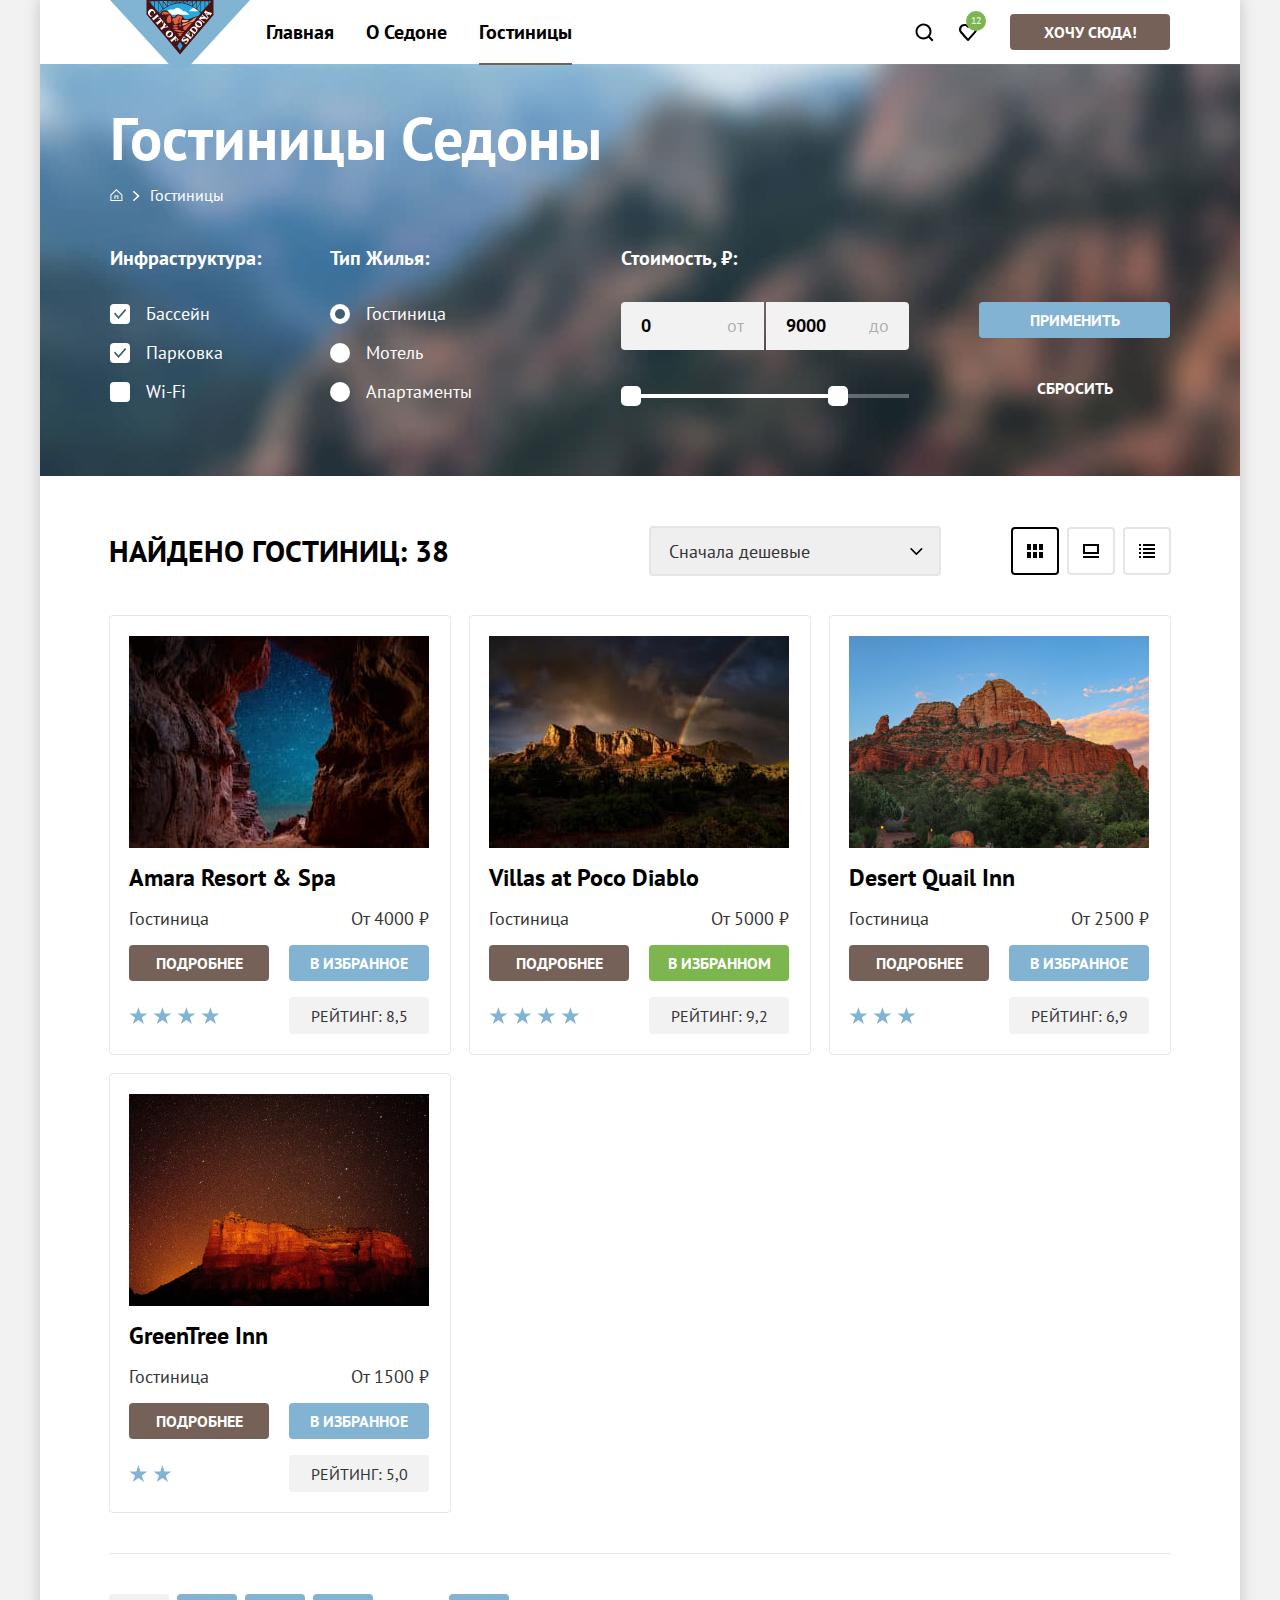
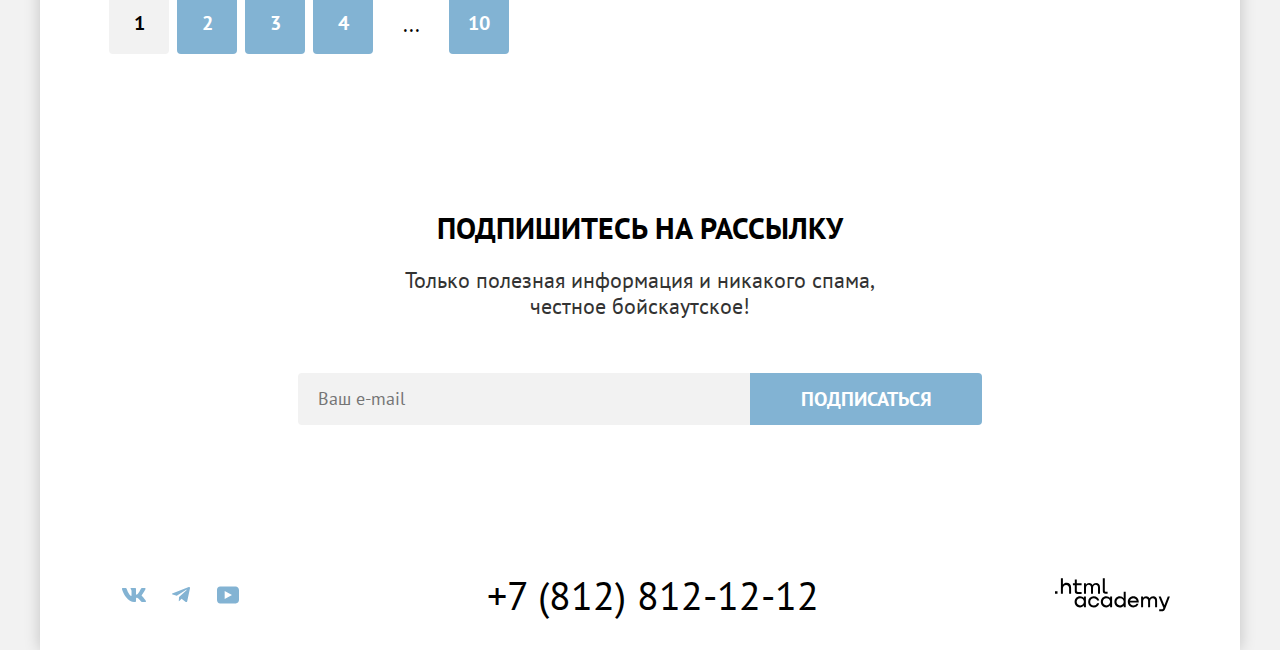
==== commit 5ec2e943: "Завершена верстка catalog и index. Я выжил!" ====
--- a/catalog.html
+++ b/catalog.html
@@ -3,367 +3,482 @@
 <head>
   <meta charset="utf-8">
   <title>HTML Academy: Седона</title>
-  <link rel="stylesheet" href="styles/styles.css">
+  <link rel="stylesheet" href="./styles/styles.css">
   <link rel="icon" type="image/png" sizes="32x32" href="./images/favicon.png">
 </head>
 <body>
-<header class="header-container" data-test="header">
-  <div class="logo-navigation-container">
-    <a class="sedona-logo" href="index.html" aria-current="page">
-      <img src="./images/logo-sedona.svg" draggable="false" width="140" height="70" alt="Логотип города Седона.">
-    </a>
-    <nav class="nav-menu">
-      <ul class="nav-list">
-        <li class="nav-item">
-          <a class="nav-link" href="index.html">Главная</a>
+  <div class="shadow-container">
+    <header class="header-container" data-test="header">
+      <div class="logo-navigation-container">
+        <a class="sedona-logo" href="index.html" aria-current="page">
+          <img
+            class="page-header-logo"
+            src="./images/logo-sedona.svg"
+            draggable="false"
+            width="140"
+            height="70"
+            alt="Логотип города Седона."
+          >
+        </a>
+        <nav class="nav-menu">
+          <ul class="nav-menu">
+            <li class="nav-item">
+              <a class="nav-link" href="index.html">Главная</a>
+            </li>
+            <li class="nav-item">
+              <a class="nav-link" href="#">О Седоне</a>
+            </li>
+            <li class="nav-item">
+              <a class="nav-link nav-link-current" href="catalog.html">Гостиницы</a>
+            </li>
+          </ul>
+        </nav>
+      </div>
+      <nav class="user-actions">
+        <ul class="nav-user-list">
+          <li class="nav-user-item">
+            <a class="nav-user-link nav-user-action-search" href="modal.html">
+              <span class="visually-hidden">Поиск</span>
+              <svg
+                aria-hidden="true"
+                focusable="false"
+                width="20"
+                height="20"
+                viewBox="0 0 20 20"
+                fill="none"
+                xmlns="http://www.w3.org/2000/svg"
+              >
+                <path d="M19.5 18.0083L15.8 14.3287C16.8 13.0359 17.5 11.3453 17.5 9.4558C17.5 5.08011 13.9 1.5 9.5 1.5C5.1 1.5 1.5 5.17956 1.5 9.55525C1.5 13.9309 5.1 17.511 9.5 17.511C11.3 17.511 13 16.9144 14.4 15.8204L18.1 19.5L19.5 18.0083ZM9.5 15.5221C6.2 15.5221 3.5 12.837 3.5 9.55525C3.5 6.27348 6.2 3.5884 9.5 3.5884C12.8 3.5884 15.5 6.27348 15.5 9.55525C15.5 12.837 12.8 15.5221 9.5 15.5221Z" fill="black" />
+              </svg>
+            </a>
+          </li>
+          <li class="nav-user-item">
+            <a class="nav-user-link nav-user-action-favorite" href="#">
+              <span class="visually-hidden">Избранное</span>
+              <svg
+                aria-hidden="true"
+                focusable="false"
+                width="20"
+                height="20"
+                viewBox="0 0 20 20"
+                fill="none"
+                xmlns="http://www.w3.org/2000/svg"
+              >
+                <path d="M9.9 19a.9.9 0 0 1-.8-.4c-5.4-6.1-6.7-7.5-7-7.9A5.4 5.4 0 0 1 6.5 2C7.8 2 9 2.5 10 3.3a5.46 5.46 0 0 1 9 4.1c0 1.3-.5 2.5-1.3 3.4l-7 7.9c-.2.2-.4.3-.8.3Zm-6-9.5c.3.4 3.5 4 6.1 6.9l6.2-7c.5-.5.7-1.2.7-2 0-1.8-1.5-3.3-3.3-3.3-1 0-2 .5-2.7 1.3-.3.3-.6.4-.9.4-.3 0-.6-.2-.8-.4-.7-.8-1.7-1.3-2.7-1.3-1.8 0-3.3 1.5-3.3 3.3-.1.9.3 1.6.7 2.1-.1 0-.1 0 0 0Z" fill="#000" />
+              </svg>
+              <span class="notification-favorite">12</span>
+            </a>
+          </li>
+        </ul>
+        <button class="user-action-to-book-btn">
+          Хочу сюда!
+        </button>
+      </nav>
+    </header>
+    <main class="main-container" data-test="main">
+      <section class="catalog-form">
+        <header class="catalog-header">
+          <h1 class="catalog-header-title">Гостиницы Седоны</h1>
+          <nav class="breadcrumbs" aria-label="Хлебные крошки">
+            <ol class="breadcrumbs-list">
+              <li class="breadcrumbs-item">
+                <a class="breadcrumbs-link" href="index.html">
+                  <span class="visually-hidden">На главную страницу</span>
+                  <svg
+                    class="breadcrumbs-svg"
+                    aria-hidden="true"
+                    focusable="false"
+                    width="13"
+                    height="12"
+                    viewBox="0 0 13 12"
+                    fill="none"
+                    xmlns="http://www.w3.org/2000/svg"
+                  >
+                    <path d="m6.4 0-6 5.8V12h12V5.8L6.4 0Zm5 11h-10V6.2l5-4.8 5 4.8V11Z" />
+                    <path d="M4.4 10h1V7.5h2V10h1V6.5h-4V10Z" />
+                  </svg>
+                </a>
+              </li>
+              <li class="breadcrumbs-item">
+                <a class="breadcrumbs-link" href="catalog.html" aria-current="page">Гостиницы</a>
+              </li>
+            </ol>
+          </nav>
+        </header>
+        <section class="filters" data-test="filter">
+          <form class="filter-form" action="https://echo.htmlacademy.ru" method="get">
+            <div class="form-container">
+              <fieldset class="filter-field">
+                <legend class="filter-title">Инфраструктура:</legend>
+                <ul class="filter-list">
+                  <li class="filter-item">
+                    <label class="control">
+                      <input class="visually-hidden control-input" type="checkbox" name="pool" checked>
+                      <span class="control-mark"></span>
+                      <span class="control-label">Бассейн</span>
+                    </label>
+                  </li>
+                  <li class="filter-item">
+                    <label class="control">
+                      <input class="visually-hidden control-input" type="checkbox" name="parking" checked>
+                      <span class="control-mark"></span>
+                      <span class="control-label">Парковка</span>
+                    </label>
+                  </li>
+                  <li class="filter-item">
+                    <label class="control">
+                      <input class="visually-hidden control-input" type="checkbox" name="wi-fi">
+                      <span class="control-mark"></span>
+                      <span class="control-label">Wi-Fi</span>
+                    </label>
+                  </li>
+                </ul>
+              </fieldset>
+              <fieldset class="filter-field">
+                <legend class="filter-title">Тип жилья:</legend>
+                <ul class="filter-list">
+                  <li class="filter-item">
+                    <label class="control">
+                      <input class="visually-hidden control-input" type="radio" name="allocation" value="hotels"
+                        checked>
+                      <span class="control-mark"></span>
+                      <span class="control-label">Гостиница</span>
+                    </label>
+                  </li>
+                  <li class="filter-item">
+                    <label class="control">
+                      <input class="visually-hidden control-input" type="radio" name="allocation" value="motel">
+                      <span class="control-mark"></span>
+                      <span class="control-label">Мотель</span>
+                    </label>
+                  </li>
+                  <li class="filter-item">
+                    <label class="control">
+                      <input class="visually-hidden control-input" type="radio" name="allocation" value="apartments">
+                      <span class="control-mark"></span>
+                      <span class="control-label">Апартаменты</span>
+                    </label>
+                  </li>
+                </ul>
+              </fieldset>
+            </div>
+            <fieldset class="filter-field price-filter">
+              <legend class="filter-title">Стоимость, ₽:</legend>
+              <div class="filter-price">
+                <div class="range-wrapper-inputs">
+                  <div class="catalog-label-wrapper">
+                    <label class="catalog-filter-label">
+                      <input type="number" class="range-field range-field-min" name="min-interval" value="0">
+                      <span class="range-field-span">от</span>
+                    </label>
+                  </div>
+                  <div class="catalog-label-wrapper catalog-label-wrapper-max">
+                    <label class="catalog-filter-label">
+                      <input type="number" class="range-field range-field-max" name="max-interval" value="9000">
+                      <span class="range-field-span">до</span>
+                    </label>
+                  </div>
+                </div>
+                <div class="price-toggle-container">
+                  <div class="range-bar" style="left: 1px; width: 226px">
+                    <button class="range-toggle toggle-min" id="price-toggle-min" type="button">
+                      <span class="visually-hidden">Минимальная цена для поиска</span>
+                    </button>
+                    <button class="range-toggle toggle-max" id="price-toggle-max" type="button">
+                      <span class="visually-hidden">Максимальная цена для поиска</span>
+                    </button>
+                  </div>
+                </div>
+              </div>
+            </fieldset>
+            <div class="form-group">
+              <button class="submit-btn" type="submit">Применить</button>
+              <button class="reset-btn" type="reset">Сбросить</button>
+            </div>
+          </form>
+        </section>
+      </section>
+      <section class="hotel-list-panel">
+        <div class="result-container">
+          <h2 class="result-title">Найдено гостиниц: <span class="hotel-count">38</span></h2>
+          <div class="select">
+            <select class="select-control" aria-label="Сортировка">
+              <option class="select-control-text" value="cheap">Сначала дешевые</option>
+              <option class="select-control-text" value="expensive">Сначала дорогое</option>
+              <option class="select-control-text" value="popular">Сначала популярное</option>
+            </select>
+          </div>
+          <ul class="hotel-visualization-selector">
+            <li class="hotel-visualization-item">
+              <button class="catalog-button button-tile catalog-current">
+                <svg
+                  aria-label="Отобразить плитками"
+                  aria-hidden="true"
+                  focusable="false"
+                  width="16"
+                  height="14"
+                  viewBox="0 0 16 14"
+                  fill="none"
+                  xmlns="http://www.w3.org/2000/svg"
+                >
+                  <path d="M4 0H0v6h4V0ZM16 0h-4v6h4V0ZM10 0H6v6h4V0ZM4 8H0v6h4V8ZM16 8h-4v6h4V8ZM10 8H6v6h4V8Z" fill="#000" />
+                </svg>
+              </button>
+            </li>
+            <li class="catalog-button-item">
+              <button class="catalog-button button-card">
+                <svg
+                  aria-label="Отобразить карточками"
+                  aria-hidden="true"
+                  focusable="false"
+                  width="16"
+                  height="14"
+                  viewBox="0 0 16 14"
+                  fill="none"
+                  xmlns="http://www.w3.org/2000/svg"
+                >
+                  <g fill="#000">
+                    <path d="M16 12H0v2h16v-2ZM14 2v6H2V2h12Zm2-2H0v10h16V0Z" />
+                  </g>
+                </svg>
+              </button>
+            </li>
+            <li class="catalog-button-item">
+              <button class="catalog-button button-list">
+                <svg
+                  aria-label="Отобразить списком"
+                  aria-hidden="true"
+                  focusable="false"
+                  width="16"
+                  height="14"
+                  viewBox="0 0 16 14"
+                  fill="none"
+                  xmlns="http://www.w3.org/2000/svg"
+                >
+                  <path d="M2 0H0v2h2V0ZM16 0H4v2h12V0ZM2 4H0v2h2V4ZM16 4H4v2h12V4ZM2 8H0v2h2V8ZM16 8H4v2h12V8ZM2 12H0v2h2v-2ZM16 12H4v2h12v-2Z" fill="#000" />
+                </svg>
+              </button>
+            </li>
+          </ul>
+        </div>
+        <section data-test="catalog">
+          <ul class="catalog-container">
+          <li class="catalog-item">
+            <a class="catalog-item-link-image" href="#">
+              <img
+                class="catalog-item-image"
+                src="./images/catalog/hotel-1.jpg"
+                width="300"
+                height="212"
+                draggable="false"
+                alt="Звездное небо. Вид из пещеры."
+              >
+            </a>
+            <a class="product-item-link" href="#">
+              <h3 class="catalog-item-title">Amara Resort & Spa</h3>
+            </a>
+            <div class="catalog-item-price">
+              <p class="catalog-item-type">Гостиница</p>
+              <p class="catalog-item-value">От <span class="price-value">4000</span> ₽</p>
+              <button class="catalog-item-detail-info-btn">
+                <a href="#">Подробнее</a>
+              </button>
+              <button class="catalog-item-add-favorite-btn">В избранное</button>
+              <p class="card-star-container card-star card-star-4">
+                <span class="visually-hidden">4 звезды</span>
+              </p>
+              <p class="card-hotel-rating">Рейтинг: <span class="card-price-value-result">8,5</span></p>
+            </div>
+          </li>
+          <li class="catalog-item">
+            <a class="catalog-item-link-image" href="#">
+              <img
+                class="catalog-item-image"
+                src="./images/catalog/hotel-2.jpg"
+                width="300"
+                height="212"
+                draggable="false"
+                alt="Радуга над красной горой в лучах солнца."
+              >
+            </a>
+            <a class="product-item-link" href="#">
+              <h3 class="catalog-item-title">Villas at Poco Diablo</h3>
+            </a>
+            <div class="catalog-item-price">
+              <p class="catalog-item-type">Гостиница</p>
+              <p class="catalog-item-value">От <span class="card-price-value-result">5000</span> ₽</p>
+              <button class="catalog-item-detail-info-btn">
+                <a href="#">Подробнее</a>
+              </button>
+              <button class="catalog-item-add-favorite-btn-selected">В избранном</button>
+              <p class="card-star-container card-star card-star-4">
+                <span class="visually-hidden">4 звезды</span>
+              </p>
+              <p class="card-hotel-rating">Рейтинг: <span class="card-price-value-result">9,2</span></p>
+            </div>
+          </li>
+          <li class="catalog-item">
+            <a class="catalog-item-link-image" href="#">
+              <img
+                class="catalog-item-image"
+                src="./images/catalog/hotel-3.jpg"
+                width="300"
+                height="212"
+                draggable="false"
+                alt="Красные скалы на фоне голубого неба с облаками."
+              >
+            </a>
+            <a class="product-item-link" href="#">
+              <h3 class="catalog-item-title">Desert Quail Inn</h3>
+            </a>
+            <div class="catalog-item-price">
+              <p class="catalog-item-type">Гостиница</p>
+              <p class="catalog-item-value">От <span class="card-price-value-result">2500</span> ₽</p>
+              <button class="catalog-item-detail-info-btn">
+                <a href="#">Подробнее</a>
+              </button>
+              <button class="">В избранное</button>
+              <p class="card-star-container card-star card-star-3">
+                <span class="visually-hidden">3 звезды</span>
+              </p>
+              <p class="card-hotel-rating">Рейтинг: <span class="card-price-value-result">6,9</span></p>
+            </div>
+          </li>
+          <li class="catalog-item">
+            <a class="catalog-item-link-image" href="#">
+              <img
+                class="catalog-item-image"
+                src="./images/catalog/hotel-4.jpg"
+                width="300"
+                height="212"
+                draggable="false"
+                alt="Звездное небо над красной скалой."
+              >
+            </a>
+            <a class="product-item-link" href="#">
+              <h3 class="catalog-item-title">GreenTree Inn</h3>
+            </a>
+            <div class="catalog-item-price">
+              <p class="catalog-item-type">Гостиница</p>
+              <p class="catalog-item-value">От <span class="card-price-value-result">1500</span> ₽</p>
+              <button class="catalog-item-detail-info-btn">
+                <a href="#">Подробнее</a>
+              </button>
+              <button class="">В избранное</button>
+              <p class="card-star-container card-star card-star-2">
+                <span class="visually-hidden">2 звезды</span>
+              </p>
+              <p class="card-hotel-rating">Рейтинг: <span class="card-price-value-result">5,0</span></p>
+            </div>
+          </li>
+        </ul>
+        </section>
+        <h2 class="visually-hidden">Пагинация</h2>
+        <ul class="pagination-list">
+          <li class="pagination-item">
+            <a class="pagination-link pagination-current">1</a>
+          </li>
+          <li class="pagination-item">
+            <a class="pagination-link" href="#">2</a>
+          </li>
+          <li class="pagination-item">
+            <a class="pagination-link" href="#">3</a>
+          </li>
+          <li class="pagination-item">
+            <a class="pagination-link" href="#">4</a>
+          </li>
+          <li class="pagination-item">
+            <span class="pagination-ellipsis">...</span>
+          </li>
+          <li class="pagination-item">
+            <a class="pagination-link" href="#">10</a>
+          </li>
+        </ul>
+      </section>
+      <aside class="page-subscribe subscribe-container" data-test="subscribe">
+        <h2 class="wide-item-title subscribe-title">Подпишитесь на рассылку</h2>
+        <p class="wide-item-description">Только полезная информация и никакого спама, честное&nbsp;бойскаутское!</p>
+        <form class="subscribe-form catalog-subscribe-form" action="https://echo.htmlacademy.ru/courses"
+          method="post">
+          <label class="subscription-field-label" for="email">
+            <input class="subscription-field" id="email" type="email" placeholder="Ваш e-mail" name="email" required>
+          </label>
+          <button class="subscribe-btn" type="submit">Подписаться</button>
+        </form>
+      </aside>
+    </main>
+    <footer class="footer-container" data-test="footer">
+      <ul class="social-media">
+        <li class="social-media-item">
+          <a class="social-media-link" href="https://vk.com/htmlacademy">
+            <span class="visually-hidden">Вконтакте</span>
+            <svg
+              class="social-icon"
+              aria-hidden="true"
+              focusable="false"
+              width="25"
+              height="14"
+              viewBox="0 0 25 14"
+              fill="none"
+              xmlns="http://www.w3.org/2000/svg"
+            >
+              <path fill-rule="evenodd" clip-rule="evenodd" d="M23.95.95c.17-.55 0-.95-.8-.95h-2.62c-.67 0-.98.35-1.14.73 0 0-1.34 3.2-3.23 5.27-.61.6-.89.8-1.22.8-.17 0-.42-.2-.42-.74V.95c0-.66-.19-.95-.74-.95H9.65c-.42 0-.67.3-.67.6 0 .61.95.76 1.05 2.5v3.8c0 .84-.16.99-.5.99-.88 0-3.05-3.21-4.33-6.89-.25-.71-.5-1-1.17-1H1.4C.65 0 .5.35.5.73c0 .68.89 4.07 4.14 8.55C6.81 12.34 9.87 14 12.65 14c1.67 0 1.88-.37 1.88-1v-2.32c0-.73.16-.88.68-.88.4 0 1.06.2 2.62 1.67C19.61 13.22 19.9 14 20.9 14h2.63c.75 0 1.13-.37.91-1.1-.24-.72-1.09-1.77-2.22-3.02-.6-.7-1.53-1.47-1.8-1.86-.4-.49-.28-.7 0-1.14 0 0 3.2-4.43 3.53-5.93Z" />
+            </svg>
+          </a>
         </li>
-        <li class="nav-item">
-          <a class="nav-link" href="#">О Седоне</a>
+        <li class="social-media-item">
+          <a class="social-media-link" href="https://t.me/htmlacademy">
+            <span class="visually-hidden">Telegram</span>
+            <svg
+              class="social-icon"
+              aria-hidden="true"
+              focusable="false"
+              width="19"
+              height="16"
+              viewBox="0 0 19 16"
+              fill="none"
+              xmlns="http://www.w3.org/2000/svg"
+            >
+              <path d="M17.29.1 1.34 6.25c-1.09.43-1.08 1.04-.2 1.31l4.1 1.28 9.47-5.98c.44-.27.85-.12.52.18L7.55 9.96l-.28 4.22c.41 0 .6-.19.83-.41l1.99-1.93 4.13 3.05c.77.42 1.31.2 1.5-.7l2.72-12.8C18.72.27 18-.23 17.29.09Z" />
+            </svg>
+          </a>
         </li>
-        <li class="nav-item nav-item-current">
-          <a class="nav-link" href="catalog.html">Гостиницы</a>
+        <li class="social-media-item">
+          <a class="social-media-link" href="https://www.youtube.com/user/htmlacademyru">
+            <span class="visually-hidden">Youtube</span>
+            <svg
+              class="social-icon"
+              aria-hidden="true"
+              focusable="false"
+              width="23"
+              height="18"
+              viewBox="0 0 23 18"
+              fill="none"
+              xmlns="http://www.w3.org/2000/svg"
+            >
+              <path d="M19.1.5H3.68C1.81.5.5 2.1.5 3.9V14c0 1.9 1.31 3.5 3.17 3.5h15.66c1.64 0 3.17-1.6 3.17-3.4V3.9C22.28 2.1 20.97.5 19.1.5ZM8.17 13.04V4.96L15.5 9l-7.34 4.04Z" />
+            </svg>
+          </a>
         </li>
       </ul>
-    </nav>
-  </div>
-  <div class="user-actions">
-    <ul class="nav-user-list">
-      <li class="nav-user-item">
-        <a class="nav-link nav-user-action-search" href="#">
-          <span class="visually-hidden">Поиск</span>
-          <svg
-            aria-hidden="true"
-            focusable="false"
-            width="20"
-            height="20"
-            viewBox="0 0 20 20"
-            fill="none"
-            xmlns="http://www.w3.org/2000/svg"
-          >
-            <path d="M19.5 18.0083L15.8 14.3287C16.8 13.0359 17.5 11.3453 17.5 9.4558C17.5 5.08011 13.9 1.5 9.5 1.5C5.1 1.5 1.5 5.17956 1.5 9.55525C1.5 13.9309 5.1 17.511 9.5 17.511C11.3 17.511 13 16.9144 14.4 15.8204L18.1 19.5L19.5 18.0083ZM9.5 15.5221C6.2 15.5221 3.5 12.837 3.5 9.55525C3.5 6.27348 6.2 3.5884 9.5 3.5884C12.8 3.5884 15.5 6.27348 15.5 9.55525C15.5 12.837 12.8 15.5221 9.5 15.5221Z" fill="black" />
-          </svg>
-        </a>
-      </li>
-      <li class="nav-user-item">
-        <a class="nav-link nav-user-action-favorite" href="#">
-          <span class="visually-hidden">Избранное</span>
-          <svg
-            aria-hidden="true"
-            focusable="false"
-            width="20"
-            height="20"
-            viewBox="0 0 20 20"
-            fill="none"
-            xmlns="http://www.w3.org/2000/svg"
-          >
-            <path d="M9.9 19a.9.9 0 0 1-.8-.4c-5.4-6.1-6.7-7.5-7-7.9A5.4 5.4 0 0 1 6.5 2C7.8 2 9 2.5 10 3.3a5.46 5.46 0 0 1 9 4.1c0 1.3-.5 2.5-1.3 3.4l-7 7.9c-.2.2-.4.3-.8.3Zm-6-9.5c.3.4 3.5 4 6.1 6.9l6.2-7c.5-.5.7-1.2.7-2 0-1.8-1.5-3.3-3.3-3.3-1 0-2 .5-2.7 1.3-.3.3-.6.4-.9.4-.3 0-.6-.2-.8-.4-.7-.8-1.7-1.3-2.7-1.3-1.8 0-3.3 1.5-3.3 3.3-.1.9.3 1.6.7 2.1-.1 0-.1 0 0 0Z" fill="#000" />
-          </svg>
-          <span class="favorite-count-item">12</span>
-        </a>
-      </li>
-    </ul>
-    <button class="user-action-to-book-btn">
-      Хочу сюда!
-    </button>
-  </div>
-</header>
-<main class="catalog-container" data-test="main">
-  <header class="catalog-header">
-    <h1 class="catalog-header-title">Гостиницы Седоны</h1>
-    <nav class="breadcrumbs" aria-label="Хлебные крошки">
-      <ol>
-        <li>
-          <a href="index.html">
-            <img class="breadcrumbs-home-icon" src="./images/icons/breadcrumbs-home.svg" width="12" height="12" alt="На главную страницу">
-          </a>
-          <span class="breadcrumbs-transition-icon"></span >
-        </li>
-        <li>
-          <a href="catalog.html" aria-current="page">Гостиницы</a>
-        </li>
-      </ol>
-    </nav>
-    <section class="filters" data-test="filter">
-      <form class="filter-form" action="https://echo.htmlacademy.ru" method="get">
-        <fieldset class="filter infrastructure-filter">
-          <legend class="filter-title">Инфраструктура:</legend>
-          <ul class="filter-list">
-            <li class="infrastructure-filter-item">
-              <label class="control">
-                <input class="control-input" type="checkbox" name="pool" checked>
-                Бассейн
-              </label>
-            </li>
-            <li class="infrastructure-filter-item">
-              <label class="control">
-                <input class="control-input" type="checkbox" name="parking" checked>
-                Парковка
-              </label>
-            </li>
-            <li class="infrastructure-filter-item">
-              <label class="control">
-                <input class="control-input" type="checkbox" name="wi-fi">
-                Wi-Fi
-              </label>
-            </li>
-          </ul>
-        </fieldset>
-        <fieldset class="filter housing-type-filter">
-          <legend class="filter-title">Тип жилья:</legend>
-          <ul class="filter-list">
-            <li class="housing-type-filter-item">
-              <label class="control">
-                <input class="control-input" type="radio" name="allocation" value="hotel" checked>
-                Гостиница
-              </label>
-            </li>
-            <li class="housing-type-filter-item">
-              <label class="control">
-                <input class="control-input" type="radio" name="allocation" value="motel">
-                Мотель
-              </label>
-            </li>
-            <li class="housing-type-filter-item">
-              <label class="control">
-                <input class="control-input" type="radio" name="allocation" value="apartments">
-                Апартаменты
-              </label>
-            </li>
-          </ul>
-        </fieldset>
-        <fieldset class="filter price-filter">
-          <legend class="filter-title">Стоимость, ₽:</legend>
-          <div class="range-slider-container">
-            <label class="range-slider-input"><input type="number" name="min" value="0">от</label>
-            <label class="range-slider-input"><input type="number" name="max" value="9000">до</label>
-          </div>
-          <div class="price-toggle-container">
-            <button class="range-toggle" id="price-toggle-min" type="button">
-              <span class="visually-hidden">Минимальная цена для поиска</span>
-            </button>
-            <button class="range-toggle" id="price-toggle-max" type="button">
-              <span class="visually-hidden">Максимальная цена для поиска</span>
-            </button>
-          </div>
-        </fieldset>
-        <button class="submit-btn" type="submit">Применить</button>
-        <button class="reset-btn" type="reset">Сбросить</button>
-      </form>
-    </section>
-  </header>
-  <section class="hotel-list-panel">
-    <h2 class="hotel-count-title">Найдено гостиниц: <span class="hotel-count">38</span></h2>
-    <select class="hotel-sort-selector" aria-label="Сортировка">
-      <option value="cheap">Сначала дешевые</option>
-      <option value="expensive">Сначала дорогие</option>
-      <option value="popular">Сначала популярные</option>
-    </select>
-    <ul class="hotel-visualization-selector">
-      <li class="hotel-visualization-item">
-        <button aria-label="Отобразить плитками"></button>
-      </li>
-      <li class="hotel-visualization-item">
-        <button aria-label="Отобразить карточками"></button>
-      </li>
-      <li class="hotel-visualization-item">
-        <button aria-label="Отобразить списком"></button>
-      </li>
-    </ul>
-  </section>
-  <section class="catalog-container" data-test="catalog">
-    <ul>
-      <li class="catalog-item">
-        <a href="#">
-          <img class="catalog-item-image" src="./images/catalog/hotel-1.jpg" width="300" height="212" alt="Вид на звездное небо среди скал.">
-          <h3 class="catalog-item-title">Amara Resort & Spa</h3>
-        </a>
-        <div class="catalog-item-price">
-          <p class="catalog-item-type">Гостиница</p>
-          <p class="catalog-item-value">От 4000 ₽</p>
-        </div>
-        <div>
-          <button class="catalog-item-detail-info-btn catalog-item-btn" type="button">
-            <a href="#">Подробнее</a>
-          </button>
-          <button class="catalog-item-add-favorite-btn catalog-item-btn" type="button">В избранное</button>
-        </div>
-        <div class="catalog-item-rating">
-          <p class="rating-star-4"><span class="visually-hidden">4 звезды</span></p>
-          <p class="catalog-item-btn rating">Рейтинг:<span class="rating">8,5</span></p>
-        </div>
-      </li>
-      <li class="catalog-item">
-        <a href="#">
-          <img class="catalog-item-image" src="./images/catalog/hotel-2.jpg" width="300" height="212" alt="Радуга в горах">
-          <h3 class="catalog-item-title">Villas at Poco Diablo</h3>
-        </a>
-        <div class="catalog-item-price">
-          <p class="catalog-item-type">Гостиница</p>
-          <p class="catalog-item-value">От 5000 ₽</p>
-        </div>
-        <div>
-          <button class="catalog-item-detail-info-btn catalog-item-btn" type="button">
-            <a href="#">Подробнее</a>
-          </button>
-          <button class="catalog-item-in-favorite-btn catalog-item-btn" type="button">В избранном</button>
-        </div>
-        <div class="catalog-item-rating">
-          <p class="rating-star-4"><span class="visually-hidden">4 звезды</span></p>
-          <p class="catalog-item-btn rating">Рейтинг:<span class="rating">9,2</span></p>
-        </div>
-      </li>
-      <li class="catalog-item">
-        <a href="#">
-          <img class="catalog-item-image" src="images/catalog/hotel-3.jpg" width="300" height="212" alt="Зеленый лес, вдалеке от которого виднеется гора.">
-          <h3 class="catalog-item-title">Desert Quail Inn</h3>
-        </a>
-        <div class="catalog-item-price">
-          <p class="catalog-item-type">Гостиница</p>
-          <p class="catalog-item-value">От 2500 ₽</p>
-        </div>
-        <div>
-          <button class="catalog-item-detail-info-btn catalog-item-btn" type="button">
-            <a href="#">Подробнее</a>
-          </button>
-          <button class="catalog-item-add-favorite-btn catalog-item-btn" type="button">В избранное</button>
-        </div>
-        <div class="catalog-item-rating">
-          <p class="rating-star-3"><span class="visually-hidden">3 звезды</span></p>
-          <p class="catalog-item-btn rating">Рейтинг:<span class="rating">6,9</span></p>
-        </div>
-      </li>
-      <li class="catalog-item">
-        <a href="#">
-          <img class="catalog-item-image" src="./images/catalog/hotel-4.jpg" width="300" height="212" alt="Горный хребет в ночи, светает.">
-          <h3 class="catalog-item-title">GreenTree Inn</h3>
-        </a>
-        <div class="catalog-item-price">
-          <p class="catalog-item-type">Гостиница</p>
-          <p class="catalog-item-value">От 1500 ₽</p>
-        </div>
-        <div>
-          <button class="catalog-item-detail-info-btn catalog-item-btn" type="button">
-            <a href="#">Подробнее</a>
-          </button>
-          <button class="catalog-item-add-favorite-btn catalog-item-btn" type="button">В избранное</button>
-        </div>
-        <div class="catalog-item-rating">
-          <p class="rating-star-2"><span class="visually-hidden">2 звезды</span></p>
-          <p class="catalog-item-btn rating">Рейтинг:<span class="rating">5,0</span></p>
-        </div>
-      </li>
-    </ul>
-  </section>
-  <section class="pagination-container">
-    <ul class="pagination-list">
-      <li class="pagination-item">
-        <a class="pagination-link pagination-current">1</a>
-      </li>
-      <li class="pagination-item">
-        <a class="pagination-link" href="#">2</a>
-      </li>
-      <li class="pagination-item">
-        <a class="pagination-link" href="#">3</a>
-      </li>
-      <li class="pagination-item">
-        <a class="pagination-link" href="#">4</a>
-      </li>
-      <li class="pagination-item">
-        <a class="pagination-link" href="#">5</a>
-      </li>
-      <li class="pagination-item">
-        <span class="pagination-ellipsis">...</span>
-      </li>
-      <li class="pagination-item">
-        <a class="pagination-link" href="#">10</a>
-      </li>
-    </ul>
-  </section>
-  <aside class="catalog-page-subscribe subscribe-container" data-test="subscribe">
-    <div>
-      <h2 class="wide-item-title subscribe-title">Подпишитесь на рассылку</h2>
-      <p class="wide-item-description subscribe-description">Только полезная информация и никакого спама, честное бойскаутское!</p>
-    </div>
-    <form class="subscribe-form" action="https://echo.htmlacademy.ru/courses" method="post">
-      <p class="subscribe-form-name">
-        <label class="visually-hidden" for="email">Ваш E-mail</label>
-        <input type="email" id="email" name="email" placeholder="Ваш e-mail">
-      </p>
-      <button class="subscribe-btn" type="submit">Подписаться</button>
-    </form>
-  </aside>
-</main>
-<footer class="footer-container" data-test="footer">
-  <ul class="social-media">
-    <li class="social-media-item">
-      <a class="social-media-link" href="https://vk.com/htmlacademy">
-        <span class="visually-hidden">ВКонтакте</span>
+      <div class="contact-info">
+        <a class="phone" href="tel:+78128121212">+7 (812) 812-12-12</a>
+      </div>
+      <a class="copyright" href="https://htmlacademy.ru/">
         <svg
-          class="social-icon"
+          class="html-academy-logo"
           aria-hidden="true"
-          focusable="false"
-          width="25"
-          height="14"
-          viewBox="0 0 25 14"
+          aria-label="Логотип HTML Академия."
+          width="115"
+          height="34"
+          viewBox="0 0 115 34"
           fill="none"
           xmlns="http://www.w3.org/2000/svg"
         >
-          <path fill-rule="evenodd" clip-rule="evenodd" d="M23.95.95c.17-.55 0-.95-.8-.95h-2.62c-.67 0-.98.35-1.14.73 0 0-1.34 3.2-3.23 5.27-.61.6-.89.8-1.22.8-.17 0-.42-.2-.42-.74V.95c0-.66-.19-.95-.74-.95H9.65c-.42 0-.67.3-.67.6 0 .61.95.76 1.05 2.5v3.8c0 .84-.16.99-.5.99-.88 0-3.05-3.21-4.33-6.89-.25-.71-.5-1-1.17-1H1.4C.65 0 .5.35.5.73c0 .68.89 4.07 4.14 8.55C6.81 12.34 9.87 14 12.65 14c1.67 0 1.88-.37 1.88-1v-2.32c0-.73.16-.88.68-.88.4 0 1.06.2 2.62 1.67C19.61 13.22 19.9 14 20.9 14h2.63c.75 0 1.13-.37.91-1.1-.24-.72-1.09-1.77-2.22-3.02-.6-.7-1.53-1.47-1.8-1.86-.4-.49-.28-.7 0-1.14 0 0 3.2-4.43 3.53-5.93Z" />
+          <path d="M0 13.26v2.6h2.5v-2.6H0ZM11.6 4.86c-1.6 0-2.8.7-3.6 1.7h-.1V.36h-2v15.5h2v-5.3c0-2.1 1.3-3.6 3.3-3.6 1.8 0 2.9 1.4 2.9 3.2v5.7h2v-6.1c.1-3-1.8-4.9-4.5-4.9ZM26.6 5.16h-4.8v-3.7h-2v3.8h-1.9v2h1.9v6c0 1.7 1 2.7 2.7 2.7h4.1v-2h-3.7c-.7 0-1.1-.4-1.1-1.1v-5.7h4.8v-2ZM41.1 4.96c-1.6 0-2.9.8-3.5 2.1h-.1c-.6-1.2-1.8-2.1-3.4-2.1-1.4 0-2.5.8-3.1 1.8h-.1v-1.6H29v10.6h2v-5.4c0-2 1-3.5 2.6-3.5 1.5 0 2.4 1 2.4 2.6v6.3h2v-5.6c0-2.4 1.4-3.3 2.6-3.3 1.5 0 2.4 1 2.4 2.6v6.3h2v-6.5c.1-2.5-1.4-4.3-3.9-4.3ZM47.8 13.06c0 1.7 1 2.7 2.8 2.7h2v-2h-1.7c-.7 0-1.1-.4-1.1-1.1V.36h-2v12.7ZM28.9 20.06c-.9-1.1-2.2-1.8-3.9-1.8-3.1 0-5.4 2.3-5.4 5.6s2.3 5.6 5.4 5.6c1.8 0 3-.8 3.8-1.9h.1v1.6h2v-10.6h-2v1.5Zm-3.6 7.4c-2.2 0-3.6-1.6-3.6-3.6s1.4-3.6 3.6-3.6 3.6 1.6 3.6 3.6c0 1.9-1.4 3.6-3.6 3.6ZM44.2 22.36c-.5-2.4-2.6-4.1-5.4-4.1a5.4 5.4 0 0 0-5.6 5.6c0 3.1 2.2 5.6 5.6 5.6 2.8 0 4.9-1.8 5.4-4.2h-2.1a3.4 3.4 0 0 1-3.3 2.3c-2.2 0-3.6-1.6-3.6-3.6s1.4-3.6 3.6-3.6c1.6 0 2.8 1 3.3 2.2h2.1v-.2ZM55.1 20.06c-.9-1.1-2.2-1.8-3.9-1.8-3.1 0-5.4 2.3-5.4 5.6s2.3 5.6 5.4 5.6c1.8 0 3-.8 3.8-1.9h.1v1.6h2v-10.6h-2v1.5Zm-3.6 7.4c-2.2 0-3.6-1.6-3.6-3.6s1.4-3.6 3.6-3.6 3.6 1.6 3.6 3.6c0 1.9-1.5 3.6-3.6 3.6ZM68.7 20.16c-.9-1.1-2.2-1.9-3.9-1.9-3.1 0-5.4 2.3-5.4 5.6s2.2 5.6 5.4 5.6c1.7 0 3-.8 3.8-1.8h.1v1.5h2v-15.4h-2v6.4Zm-3.6 7.3c-2.2 0-3.6-1.6-3.6-3.6s1.4-3.6 3.6-3.6 3.6 1.6 3.6 3.6c-.1 2-1.5 3.6-3.6 3.6ZM78.3 18.26c-3.3 0-5.5 2.5-5.5 5.6 0 3 2.1 5.6 5.5 5.6 2.5 0 4.5-1.3 5.2-3.6h-2.1c-.5 1-1.6 1.6-3 1.6-1.9 0-3.3-1.3-3.4-2.9h8.8c.2-3.6-2-6.3-5.5-6.3Zm0 1.9c1.7 0 3 1 3.3 2.6h-6.5c.3-1.5 1.5-2.6 3.2-2.6ZM98.2 18.26c-1.6 0-2.9.8-3.6 2h-.1c-.6-1.2-1.8-2-3.4-2-1.4 0-2.5.7-3.1 1.8v-1.5h-1.9v10.6h2v-5.4c0-2 1-3.4 2.6-3.5 1.5 0 2.4 1 2.4 2.6v6.3h2v-5.6c0-2.4 1.4-3.3 2.6-3.3 1.5 0 2.4 1 2.4 2.6v6.3h2v-6.5c.1-2.6-1.4-4.4-3.9-4.4ZM109.4 27.36l-3.6-8.9h-2.2l4.8 11.6c-.3.9-.7 1.2-1.7 1.2h-2.5v2h2.5c1.8 0 2.8-.8 3.5-2.6l4.7-12.2h-2.1l-3.4 8.9Z" />
         </svg>
       </a>
-    </li>
-    <li class="social-media-item">
-      <a class="social-media-link" href="https://t.me/htmlacademy">
-        <span class="visually-hidden">Telegram</span>
-        <svg
-          class="social-icon"
-          aria-hidden="true"
-          focusable="false"
-          width="19"
-          height="16"
-          viewBox="0 0 19 16"
-          fill="none"
-          xmlns="http://www.w3.org/2000/svg"
-        >
-          <path d="M17.29.1 1.34 6.25c-1.09.43-1.08 1.04-.2 1.31l4.1 1.28 9.47-5.98c.44-.27.85-.12.52.18L7.55 9.96l-.28 4.22c.41 0 .6-.19.83-.41l1.99-1.93 4.13 3.05c.77.42 1.31.2 1.5-.7l2.72-12.8C18.72.27 18-.23 17.29.09Z" />
-        </svg>
-      </a>
-    </li>
-    <li class="social-media-item">
-      <a class="social-media-link" href="https://www.youtube.com/user/htmlacademyru">
-        <span class="visually-hidden">Youtube</span>
-        <svg
-          class="social-icon"
-          aria-hidden="true"
-          focusable="false"
-          width="23"
-          height="18"
-          viewBox="0 0 23 18"
-          fill="none"
-          xmlns="http://www.w3.org/2000/svg"
-        >
-          <path d="M19.1.5H3.68C1.81.5.5 2.1.5 3.9V14c0 1.9 1.31 3.5 3.17 3.5h15.66c1.64 0 3.17-1.6 3.17-3.4V3.9C22.28 2.1 20.97.5 19.1.5ZM8.17 13.04V4.96L15.5 9l-7.34 4.04Z" />
-        </svg>
-      </a>
-    </li>
-  </ul>
-  <div class="contact-info">
-    <a class="phone" href="tel:+78128121212">+7 (812) 812-12-12</a>
+    </footer>
   </div>
-  <a class="copyright" href="https://htmlacademy.ru/">
-    <svg
-      class="html-academy-logo"
-      aria-hidden="true"
-      aria-label="Логотип HTML Академия."
-      width="115"
-      height="34"
-      viewBox="0 0 115 34"
-      fill="none"
-      xmlns="http://www.w3.org/2000/svg"
-    >
-      <path d="M0 13.26v2.6h2.5v-2.6H0ZM11.6 4.86c-1.6 0-2.8.7-3.6 1.7h-.1V.36h-2v15.5h2v-5.3c0-2.1 1.3-3.6 3.3-3.6 1.8 0 2.9 1.4 2.9 3.2v5.7h2v-6.1c.1-3-1.8-4.9-4.5-4.9ZM26.6 5.16h-4.8v-3.7h-2v3.8h-1.9v2h1.9v6c0 1.7 1 2.7 2.7 2.7h4.1v-2h-3.7c-.7 0-1.1-.4-1.1-1.1v-5.7h4.8v-2ZM41.1 4.96c-1.6 0-2.9.8-3.5 2.1h-.1c-.6-1.2-1.8-2.1-3.4-2.1-1.4 0-2.5.8-3.1 1.8h-.1v-1.6H29v10.6h2v-5.4c0-2 1-3.5 2.6-3.5 1.5 0 2.4 1 2.4 2.6v6.3h2v-5.6c0-2.4 1.4-3.3 2.6-3.3 1.5 0 2.4 1 2.4 2.6v6.3h2v-6.5c.1-2.5-1.4-4.3-3.9-4.3ZM47.8 13.06c0 1.7 1 2.7 2.8 2.7h2v-2h-1.7c-.7 0-1.1-.4-1.1-1.1V.36h-2v12.7ZM28.9 20.06c-.9-1.1-2.2-1.8-3.9-1.8-3.1 0-5.4 2.3-5.4 5.6s2.3 5.6 5.4 5.6c1.8 0 3-.8 3.8-1.9h.1v1.6h2v-10.6h-2v1.5Zm-3.6 7.4c-2.2 0-3.6-1.6-3.6-3.6s1.4-3.6 3.6-3.6 3.6 1.6 3.6 3.6c0 1.9-1.4 3.6-3.6 3.6ZM44.2 22.36c-.5-2.4-2.6-4.1-5.4-4.1a5.4 5.4 0 0 0-5.6 5.6c0 3.1 2.2 5.6 5.6 5.6 2.8 0 4.9-1.8 5.4-4.2h-2.1a3.4 3.4 0 0 1-3.3 2.3c-2.2 0-3.6-1.6-3.6-3.6s1.4-3.6 3.6-3.6c1.6 0 2.8 1 3.3 2.2h2.1v-.2ZM55.1 20.06c-.9-1.1-2.2-1.8-3.9-1.8-3.1 0-5.4 2.3-5.4 5.6s2.3 5.6 5.4 5.6c1.8 0 3-.8 3.8-1.9h.1v1.6h2v-10.6h-2v1.5Zm-3.6 7.4c-2.2 0-3.6-1.6-3.6-3.6s1.4-3.6 3.6-3.6 3.6 1.6 3.6 3.6c0 1.9-1.5 3.6-3.6 3.6ZM68.7 20.16c-.9-1.1-2.2-1.9-3.9-1.9-3.1 0-5.4 2.3-5.4 5.6s2.2 5.6 5.4 5.6c1.7 0 3-.8 3.8-1.8h.1v1.5h2v-15.4h-2v6.4Zm-3.6 7.3c-2.2 0-3.6-1.6-3.6-3.6s1.4-3.6 3.6-3.6 3.6 1.6 3.6 3.6c-.1 2-1.5 3.6-3.6 3.6ZM78.3 18.26c-3.3 0-5.5 2.5-5.5 5.6 0 3 2.1 5.6 5.5 5.6 2.5 0 4.5-1.3 5.2-3.6h-2.1c-.5 1-1.6 1.6-3 1.6-1.9 0-3.3-1.3-3.4-2.9h8.8c.2-3.6-2-6.3-5.5-6.3Zm0 1.9c1.7 0 3 1 3.3 2.6h-6.5c.3-1.5 1.5-2.6 3.2-2.6ZM98.2 18.26c-1.6 0-2.9.8-3.6 2h-.1c-.6-1.2-1.8-2-3.4-2-1.4 0-2.5.7-3.1 1.8v-1.5h-1.9v10.6h2v-5.4c0-2 1-3.4 2.6-3.5 1.5 0 2.4 1 2.4 2.6v6.3h2v-5.6c0-2.4 1.4-3.3 2.6-3.3 1.5 0 2.4 1 2.4 2.6v6.3h2v-6.5c.1-2.6-1.4-4.4-3.9-4.4ZM109.4 27.36l-3.6-8.9h-2.2l4.8 11.6c-.3.9-.7 1.2-1.7 1.2h-2.5v2h2.5c1.8 0 2.8-.8 3.5-2.6l4.7-12.2h-2.1l-3.4 8.9Z" />
-    </svg>
-  </a>
-</footer>
 </body>
 </html>
--- a/styles/styles.css
+++ b/styles/styles.css
@@ -1,4 +1,4 @@
-@font-face{
+@font-face {
   font-family: "PT Sans";
   src: url("../fonts/ptsans-400.woff2") format("woff2");
   font-style: normal;
@@ -6,7 +6,7 @@
   font-display: swap;
 }
 
-@font-face{
+@font-face {
   font-family: "PT Sans";
   src: url("../fonts/ptsans-700.woff2") format("woff2");
   font-style: normal;
@@ -27,7 +27,7 @@
   color: #000000;
   line-height: 26px;
   text-decoration: none;
-  min-height: 1200px;
+  min-width: 1200px;
 }
 
 a{
@@ -35,20 +35,17 @@
   color: #000;
 }
 
-button{
-  border: none;
-  font-family: inherit;
-  color: #FFFFFF;
-  background-color: #756157;
-  font-size: 16px;
-  font-weight: 700;
-  text-align: center;
-  text-transform: uppercase;
-  border-radius: 4px;
-  cursor: pointer;
-}
-
-.visually-hidden{
+.shadow-container {
+  max-width: 1200px;
+  margin: 0 auto;
+  background-color: #FFFFFF;
+  box-shadow: 0 0 15px 0 rgba(0, 0, 0, 0.2);
+  display: flex;
+  flex-direction: column;
+  min-height: 100%;
+}
+
+.visually-hidden {
   position: absolute;
   width: 1px;
   height: 1px;
@@ -59,293 +56,145 @@
   border: 0;
 }
 
-.nav-menu{
-  font-size: 20px;
-  line-height: 24px;
-  position: relative;
-  margin-left: 238px;
-}
-
-.nav-item{
-  font-size: 20px;
+button {
+  font-family: inherit;
+  color: #FFFFFF;
+  font-size: 16px;
   font-weight: 700;
-  line-height: 24px;
-}
-
-.user-action-to-book-btn{
   line-height: 20px;
-}
-
-.hotel-search-btn a,
-.user-action-to-book-btn a{
-  font-size: 16px;
-  color: #FFFFFF;
-}
-
-.favorite-count-item{
-  background: #7DB54F;
-  color: #FFFFFF;
-  text-align: center;
-  font-size: 10px;
-  line-height: 10px;
-}
-
-.hero{
-  background-color: #68A2CA;
-  background-image: url("../images/background-tagline.jpg");
-  height: 485px;
-  background-size: cover;
-  background-repeat: no-repeat;
-  background-position: center;
-}
-
-.wide-item-title{
-  font-weight: 700;
-  font-size: 30px;
-  line-height: 36px;
   text-align: center;
   text-transform: uppercase;
-}
-
-.wide-item-description{
-  text-align: center;
-}
-
-.advantage-with-icon-item{
-  background-color: #82B3D3;
-  color: #FFFFFF;
-  text-align: center;
-}
-
-.tile-item{
-  background-color: #82B3D3;
-  text-align: center;
-}
-
-.advantage-tile-item{
-  background-color: rgba(131, 179, 211, 0.12);
-}
-
-.tile-item-title{
-  font-size: 24px;
-  font-weight: 700;
-  line-height: 28px;
-  text-transform: uppercase;
-}
-
-.tile-item-description{
-  font-size: 18px;
-  line-height: 21px;
-  text-align: center;
-}
-
-.subscribe-container{
-  background-color: #68A2CA;
-  background-image: url("../images/background-subscribe.jpg");
-  background-size: cover;
-  background-repeat: no-repeat;
-  background-position: center;
-  color: #FFFFFF;
-  text-align: center;
-}
-
-.subscribe-btn{
-  background-color: #82B3D3;
-  font-size: 20px;
-}
-
-.breadcrumbs{
-  font-size: 20px;
-}
-
-.catalog-header-title{
-  font-weight: 700;
-  font-size: 60px;
-}
-
-.catalog-header{
-  background-color: lightblue;
-  background-image: url("../images/background-filter.jpg");
-  background-size: cover;
-  background-repeat: no-repeat;
-  background-position: center;
-  width: 1200px;
-  color: #FFFFFF;
-}
-
-.filter-title{
-  font-size: 24px;
-  font-weight: 700;
-  line-height: 28px;
-  text-align: center;
-  text-transform: uppercase;
-}
-
-.filter-list .control{
-  font-size: 18px;
-  line-height: 21px;
-  text-align: center;
-}
-
-.submit-btn,
-.reset-btn{
-  background-color: #82B3D3;
-}
-
-.hotel-count-title{
-  font-size: 30px;
-  font-weight: 700;
-  line-height: 36px;
-  text-transform: uppercase;
-}
-
-.catalog-item-title{
-  font-size: 24px;
-  font-weight: 700;
-  line-height: 28px;
-}
-
-.catalog-item-price{
-  font-size: 18px;
-  line-height: 21px;
-}
-
-.catalog-item-btn{
-  font-size: 16px;
-}
-
-.catalog-item-detail-info-btn{
-  background-color: #756157;
-}
-
-.catalog-item-btn a{
-  color: #FFFFFF;
-}
-
-.catalog-item-add-favorite-btn{
-  background-color: #82B3D3;
-}
-
-.pagination-link{
   background-color: #82B3D3;
   border: none;
   border-radius: 4px;
+  cursor: pointer;
+}
+
+button:hover,
+button:focus {
+  background-color: #68A2CA;
+  outline: none;
+}
+
+button:active {
+  background-color: #82B3D3;
+  color: rgba(255, 255, 255, 0.3);
+  outline: none;
+}
+
+button:disabled {
+  background-color: #E5E5E5;
+}
+
+/*HEADER*/
+
+.header-container {
+  padding: 0 70px;
+  display: flex;
+  justify-content: space-between;
+  height: 64px;
+}
+
+.logo-navigation-container {
+  display: flex;
+}
+
+.nav-menu {
+  flex-wrap: wrap;
+  display: flex;
+  padding: 0;
+  margin: 0;
+  width: 460px;
+  list-style: none;
+}
+
+.nav {
+  padding-left: 168px;
+  position: relative;
+}
+
+.nav-link {
+  padding: 20px 16px;
+  display: block;
   text-align: center;
   font-size: 20px;
+  line-height: 24px;
   font-weight: 700;
-  line-height: 36px;
-  text-transform: uppercase;
-  color:#FFFFFF;
-}
-
-.pagination-current{
-  background-color: #F2F2F2;
-  color: #000;
-}
-
-/*HEADER*/
-
-.header-container {
-  display: flex;
-  align-items: center;
-  justify-content: space-between;
-  margin: 0 auto;
-  padding: 0 70px;
-}
-
-.nav-list {
-  display: flex;
-  flex-wrap: wrap;
-  width: 460px;
-  list-style: none;
-  padding: 0;
-  margin: 0;
-}
-
-.nav-link {
-  display: block;
-  font-size: 20px;
-  font-weight: 700;
-  line-height: 24px;
+  text-decoration: none;
   text-transform: capitalize;
-  text-align: center;
-  text-decoration: none;
   color: #000000;
-  padding: 20px 16px;
 }
 
 .nav-link:hover,
 .nav-link:focus {
+  outline: none;
   color: #756157;
-  outline: none;
 }
 
 .nav-link:active {
+  outline: none;
   color: #756157;
   opacity: 0.3;
-  outline: none;
 }
 
 .sedona-logo {
+  position: relative;
   width: 140px;
-  position: absolute;
-  top: 0;
-  left: 0;
-  margin-left: 70px;
 }
 
 .sedona-logo:hover,
 .sedona-logo:focus {
+  outline: none;
   opacity: 0.6;
-  cursor: pointer;
 }
 
 .sedona-logo:active {
+  outline: none;
   opacity: 0.3;
 }
 
-.nav-item-current {
+.nav-link-current {
   position: relative;
 }
 
-.nav-item-current::before {
+.nav-link-current::before {
+  content: "";
   position: absolute;
-  content: "";
+  left: 16px;
   bottom: -1px;
-  left: 16px;
-  z-index: 1;
   width: calc(100% - 32px);
   border-bottom: 2px solid #756257;
+  z-index: 1;
 }
 
 .user-actions {
+  gap: 20px;
   display: grid;
   grid-template-columns: 1fr 160px;
-  gap: 20px;
   align-items: center;
 }
 
 .nav-user-list {
   display: flex;
+  padding: 0;
+  margin: 0;
   list-style: none;
-  margin: 0;
-  padding: 0;
-}
-
-.nav-link {
+}
+
+.nav-user-link {
+  padding: 21px 12px 17px 12px;
   position: relative;
   display: block;
   text-decoration: none;
-  padding: 21px 12px 17px 12px;
-}
-
-.nav-link:hover,
-.nav-link:focus {
+}
+
+.nav-user-link:focus,
+.nav-user-link:hover {
+  outline: none;
   opacity: 0.6;
-  outline: none;
-}
-
-.nav-link:active {
+}
+
+.nav-user-link:active {
   opacity: 0.3;
   outline: none;
 }
@@ -365,61 +214,377 @@
   position: relative;
 }
 
-.favorite-count-item {
-  position: absolute;
+.notification-favorite {
   top: 11px;
   left: 20px;
+  position: absolute;
   min-width: 20px;
   min-height: 20px;
+  padding: 5px 5px 5px 4px;
   font-size: 10px;
   line-height: 10px;
-  padding: 5px 5px 5px 4px;
   text-align: center;
   background: #7DB54F;
+  color: #FFFFFF;
   border-radius: 50%;
+}
+
+.user-action-to-book-btn {
+  background-color: #756157;
+  width: 160px;
+  padding: 8px 0;
+}
+
+.user-action-to-book-btn a {
   color: #FFFFFF;
-}
-
-.user-action-to-book-btn {
-  width: 160px;
+  text-decoration: none;
+  margin: 0;
+}
+
+.card-stars-container {
+  display: flex;
+  flex-wrap: wrap;
+  align-items: center;
+  width: 140px;
+  margin: 0;
+  padding: 0;
+}
+
+.card-star {
+  background-image: url('../images/icons/star.svg');
+  background-repeat: repeat-x;
+  width: var(--star-width);
+  height: 17px;
+  margin: 10px 0 0;
+}
+
+.card-star-5 {
+  --star-width: 114px;
+}
+
+.card-star-4 {
+  --star-width: 90px;
+}
+
+.card-star-3 {
+  --star-width: 66px;
+}
+
+.card-star-2 {
+  --star-width: 42px;
+}
+
+.card-star-1 {
+  --star-width: 18px;
+}
+
+.main-container {
+  flex-grow: 1;
+}
+
+.hero {
+  background-color: #b2d8f1;
+  background-image: url("../images/background-tagline.jpg");
+  background-repeat: no-repeat;
+  background-position: center bottom, center;
+  background-size: 100% auto, cover;
+  color: #FFFFFF;
+  padding: 51px 50px 82px 50px;
+}
+
+.img-hero {
+  margin: 0 auto;
+  display: block;
+}
+
+.advantage-wide-item {
+  background-color: #FFFFFF;
+  padding-top: 70px;
+  padding-bottom: 69px;
+  margin-bottom: 21px;
+}
+
+.wide-item-title {
+  text-align: center;
+  text-transform: uppercase;
+  font-size: 30px;
+  line-height: 36px;
+  font-weight: 700;
+  width: 800px;
+  margin: 0 auto;
+}
+
+.content-title-advantage {
+  text-align: center;
+  margin-bottom: 25px;
+}
+
+.wide-item-description {
+  color: #333333;
+  text-align: center;
+  padding: 0 100px;
+  margin: 0 auto;
+}
+
+.advantage-items-list,
+.infrastructure-items-list {
+  display: flex;
+  flex-wrap: wrap;
+  justify-content: space-evenly;
+  text-align: center;
+  list-style: none;
+  margin: 0;
+  padding: 0;
+}
+
+.infrastructure-tile-item,
+.advantage-tile-item {
+  display: flex;
+  justify-content: center;
+  align-items: center;
+  flex-direction: column;
+  width: 400px;
+  min-height: 385px;
+  padding: 102px 85px;
+}
+
+.advantage-tile-item:nth-child(2n + 1) {
+  background-color: rgba(131, 179, 211, 0.2);
+}
+
+.tile-item-title {
+  overflow-wrap: break-word;
+  position: relative;
+  text-transform: uppercase;
+  font-size: 24px;
+  line-height: 28px;
+  font-weight: 700;
+  margin: 0 0 62px;
+}
+
+.advantage-title-promo::before,
+.item-list-dark .advantage-title-promo::before {
+  content: "";
+  position: absolute;
+  bottom: -32px;
+  left: 50%;
+  transform: translate(-50%, -50%);
+  width: 60px;
+  height: 2px;
+  opacity: 0.3;
+}
+
+.advantage-tile-item{
+  background-color: rgba(131, 179, 211, 0.12);
+}
+
+.advantage-title-promo::before {
+  background-color: #000000;
+}
+
+.item-list-dark .advantage-title-promo::before {
+  background-color: #FFFFFF;
+}
+
+.advantage-img {
+  object-fit: contain;
+  max-width: 100%;
+}
+
+.tile-item-description {
+  text-align: center;
+  color: #333333;
+  font-size: 18px;
+  line-height: 21px;
+  margin: 0;
+}
+
+.advantage-description-white {
+  color: #FFFFFF;
+}
+
+.advantage-with-icon-item {
+  background-color: #82B3D3;
+  color: #FFFFFF;
+  display: flex;
+  justify-content: space-between;
+}
+
+.advantage-order {
+  order: -1;
+}
+
+.infrastructure-item:nth-child(2n + 1) {
+  background-color: rgba(131, 179, 211, 0.12);
+}
+
+.infrastructure-wide-item {
+  padding: 64px 0;
+}
+
+.infrastructure-title {
+  margin: 0 auto 20px;
+  width: 505px;
+}
+
+.advantage-title-invitation {
+  margin-bottom: 30px;
+}
+
+.list-item-invitation {
+  padding: 81px 85px;
+}
+
+.icon-house::before {
+  background-image: url("../images/icons/home.svg");
+  background-repeat: no-repeat;
+  content: "";
+  top: 0;
+  left: 0;
+  margin-bottom: 30px;
+  width: 75px;
+  height: 72px;
+}
+
+.icon-food::before {
+  background-image: url("../images/icons/hamburger.svg");
+  background-repeat: no-repeat;
+  content: "";
+  top: 0;
+  left: 0;
+  margin-bottom: 30px;
+  width: 75px;
+  height: 72px;
+}
+
+.icon-souvenirs {
+  padding-top: 79px;
+}
+
+.icon-souvenirs::before {
+  background-image: url("../images/icons/presents.svg");
+  background-repeat: no-repeat;
+  content: "";
+  top: 0;
+  left: 0;
+  margin-top: -2px;
+  margin-bottom: 30px;
+  width: 76px;
+  height: 76px;
+}
+
+.hotel-search-container {
+  text-align: center;
+  padding: 96px 20px;
+}
+
+.search-title {
+  margin-bottom: 20px;
+}
+
+.hotel-search-btn {
   background-color: #756157;
-  padding: 8px 0;
-}
-
-a.user-action-to-book-btn {
-  text-decoration: none;
+  padding: 8px 50px;
+  width: 376px;
+  font-size: 20px;
+  line-height: 36px;
+  margin-top: 53px;
+}
+
+.hotel-search-btn:hover,
+.hotel-search-btn:focus {
+  outline: none;
+  background-color: #615048;
+}
+
+.hotel-search-btn:active {
+  outline: none;
+  color: rgba(255, 255, 255, 0.3);
+}
+
+.index-page-subscribe {
+  background-image: url("../images/background-subscribe.jpg");
+  background-repeat: no-repeat;
+  background-size: cover;
+  background-color: #b2d8f1;
   color: #FFFFFF;
-  margin: 0;
-}
-
-.user-action-to-book-btn:hover,
-.user-action-to-book-btn:focus {
-  background-color: #615048;
-  outline: none;
-}
-
-.user-action-to-book-btn:active {
-  background-color: rgba(117, 97, 87, 1);
-  color: rgba(255, 255, 255, 0.3);
-  outline: none;
-}
-
-/* FOOTER */
+}
+
+.subscribe-container {
+  padding: 96px 258px 105px;
+}
+
+.subscribe-title {
+  margin-bottom: 21px;
+  width: 100%;
+}
+
+.subscribe-description {
+  margin: 0 auto;
+  color: #FFFFFF;
+}
+
+.subscription-field-label {
+  display: contents;
+}
+
+.subscribe-form {
+  margin-top: 54px;
+  display: flex;
+  align-items: center;
+}
+
+.subscription-field {
+  background-color: #F2F2F2;
+  width: 452px;
+  padding: 14px 20px;
+  font-family: "PT Sans", sans-serif;
+  font-size: 18px;
+  line-height: 24px;
+  border: none;
+  border-radius: 4px 0 0 4px;
+  align-self: stretch;
+}
+
+.subscription-field:hover,
+.subscription-field:active {
+  background-color: #E6E6E6;
+}
+
+.subscription-field:focus {
+  outline: 1px solid #68A2CA;
+  outline-offset: -1px;
+}
+
+.subscription-field:disabled {
+  opacity: 0.3;
+}
+
+.subscribe-btn {
+  padding: 8px 50px;
+  width: 232px;
+  font-size: 20px;
+  line-height: 36px;
+  border-radius: 0 4px 4px 0;
+  margin: 0;
+}
+
+/*FOOTER*/
 
 .footer-container {
-  display: flex;
-  flex-direction: row;
+  padding: 40px 70px 30px 70px;
+  display: flex;
   justify-content: space-between;
   align-items: center;
   flex-wrap: wrap;
-  padding: 40px 70px 30px 70px;
+  margin: 0;
 }
 
 .social-media {
+  max-width: 200px;
   display: flex;
   align-items: center;
   flex-wrap: wrap;
-  max-width: 200px;
   padding: 0;
   margin: 0;
 }
@@ -429,11 +594,11 @@
 }
 
 .social-media-link {
+  width: 47px;
+  height: 40px;
   display: flex;
   align-items: center;
   position: relative;
-  width: 47px;
-  height: 40px;
   text-decoration: none;
 }
 
@@ -442,13 +607,13 @@
   outline: none;
 }
 
-.social-media-link:active .social-icon,
 .social-media-link:hover .social-icon,
 .social-media-link:focus .social-icon {
   fill: #68A2CA;
 }
 
 .social-media-link:active .social-icon {
+  fill: #68A2CA;
   opacity: 0.3;
 }
 
@@ -466,7 +631,6 @@
 }
 
 .phone {
-  text-decoration: none;
   color: #000000;
   width: 720px;
   text-align: center;
@@ -475,9 +639,9 @@
   text-transform: uppercase;
   padding-top: 5px;
   padding-bottom: 5px;
-}
-
-.phone:active,
+  text-decoration: none;
+}
+
 .phone:hover,
 .phone:focus {
   color: #756157;
@@ -485,29 +649,705 @@
 }
 
 .phone:active {
+  color: #756157;
   opacity: 0.3;
 }
 
 .copyright {
+  padding-top: 5px;
   display: block;
-  padding-top: 5px;
 }
 
 .html-academy-logo {
   fill: #000000;
 }
 
+.catalog-form {
+  background-image: url("../images/background-filter.jpg");
+  background-repeat: no-repeat;
+  background-size: cover;
+  background-position: center;
+  background-color: #b2d8f1;
+  color: #FFFFFF;
+  margin: 0 auto;
+  width: 1200px;
+  padding: 35px 70px 70px 70px;
+}
+
+.catalog-header-title {
+  margin: 0 0 8px;
+  font-size: 60px;
+  line-height: 78px;
+}
+
+.breadcrumbs-list {
+  flex-wrap: wrap;
+  display: flex;
+  align-items: center;
+  list-style: none;
+  padding: 0;
+  margin: 0 0 40px;
+}
+
+.breadcrumbs-item {
+  position: relative;
+  margin-right: 27px;
+}
+
+.breadcrumbs-item:not(:last-child)::after {
+  content: "";
+  display: block;
+  position: absolute;
+  top: 0;
+  right: -17px;
+  width: 7px;
+  height: 21px;
+  background-image: url("../images/icons/arrow/arrow-right.svg");
+  background-repeat: no-repeat;
+  background-position: center;
+  color: currentcolor;
+}
+
+.breadcrumbs-item:last-child {
+  margin: 0;
+}
+
+.breadcrumbs-link {
+  cursor: default;
+  display: block;
+  font-size: 16px;
+  font-weight: 400;
+  line-height: 21px;
+}
+
+.breadcrumbs-svg {
+  cursor: pointer;
+  fill: #FFFFFF;
+}
+
+.breadcrumbs a {
+  text-decoration: none;
+  color: #FFFFFF;
+}
+
+.breadcrumbs-link:hover,
+.breadcrumbs-link:focus {
+  outline: none;
+  opacity: 0.6;
+}
+
+.breadcrumbs-link:active {
+  outline: none;
+  opacity: 0.3;
+}
+
+.filter-form {
+  justify-content: flex-end;
+  display: flex;
+  flex-wrap: wrap;
+}
+
+.filter-title {
+  text-transform: capitalize;
+  font-size: 20px;
+  font-weight: 700;
+  line-height: 24px;
+  padding: 0;
+  margin-bottom: 32px;
+}
+
+.form-container {
+  display: grid;
+  grid-template-columns: 150px 150px;
+  grid-column-gap: 70px;
+  grid-row-gap: 70px;
+}
+
+.filter-field {
+  border: none;
+  padding: 0;
+  margin: 0 70px 0 0;
+}
+
+.filter-field:nth-child(2) {
+  margin-right: 0;
+}
+
+.filter-list {
+  list-style-type: none;
+  font-size: 18px;
+  line-height: 23px;
+  padding: 0;
+  margin: 0;
+}
+
+.filter-item:not(:last-child) {
+  margin-bottom: 16px;
+}
+
+.control {
+  display: block;
+  position: relative;
+  padding-left: 36px;
+  cursor: pointer;
+}
+
+.control-label {
+  font-size: 18px;
+  line-height: 23px;
+}
+
+.control-mark {
+  background-color: #FFFFFF;
+  position: absolute;
+  top: 2px;
+  left: 0;
+  width: 20px;
+  height: 20px;
+  border-radius: 4px;
+}
+
+.control:hover {
+  opacity: 0.6;
+}
+
+.control:focus-within .control-mark {
+  outline: 3px solid #83B3D3;
+}
+
+.control:active {
+  opacity: 0.3;
+}
+
 .copyright:hover,
 .copyright:focus {
   outline: none;
 }
 
-.copyright:active .html-academy-logo,
 .copyright:hover .html-academy-logo,
 .copyright:focus .html-academy-logo {
   fill: #756157;
 }
 
 .copyright:active .html-academy-logo {
+  fill: #756157;
   opacity: 0.3;
 }
+
+.control-input[type="checkbox"]:checked + .control-mark::before {
+  background-image: url("../images/icons/checkmark.svg");
+  background-repeat: no-repeat;
+  background-position: center;
+  content: "";
+  display: block;
+  position: absolute;
+  left: 4px;
+  top: 5px;
+  width: 12px;
+  height: 10px;
+}
+
+.control-input[type="radio"] + .control-mark {
+  border-radius: 50%;
+}
+
+.control-input[type="radio"]:checked + .control-mark::before {
+  content: "";
+  position: absolute;
+  top: 5px;
+  left: 5px;
+  width: 10px;
+  height: 10px;
+  background-color: #3F5E72;
+  border-radius: 50%;
+}
+
+.price-filter {
+  margin-left: auto;
+  width: 288px;
+}
+
+.range-wrapper-inputs {
+  margin-bottom: 37px;
+  display: flex;
+  align-items: center;
+}
+
+.catalog-label-wrapper {
+  background-color: #F2F2F2;
+  width: 143px;
+  padding: 12px 20px;
+  border-radius: 4px 0 0 4px;
+  overflow: auto;
+}
+
+.catalog-label-wrapper:hover {
+  background-color: #E6E6E6;
+}
+
+.catalog-label-wrapper:focus-within {
+  outline: 3px solid #83B3D3;
+  background-color: #E6E6E6;
+}
+
+.catalog-label-wrapper-max {
+  margin-left: 2px;
+  border-radius: 0 4px 4px 0;
+}
+
+.range-field {
+  background-color: transparent;
+  font: inherit;
+  width: 80px;
+  line-height: 24px;
+  padding: 0;
+  font-size: 18px;
+  text-align: left;
+  font-weight: 700;
+  border: 0;
+  appearance: textfield;
+  -webkit-appearance: textfield;
+}
+
+.range-field:focus {
+  outline: 0;
+}
+
+.range-field::-webkit-inner-spin-button,
+.range-field::-webkit-outer-spin-button {
+  -webkit-appearance: none;
+  appearance: none;
+  margin: 0;
+}
+
+.catalog-filter-label {
+  display: flex;
+  justify-content: space-between;
+}
+
+.range-field-span {
+  color: rgba(0, 0, 0, 0.3);
+  max-width: 20px;
+  overflow: auto;
+  font-size: 18px;
+  line-height: 24px;
+}
+
+.price-toggle-container {
+  background-color: rgba(255, 255, 255, 0.3);
+  position: relative;
+  top: 7px;
+  height: 4px;
+}
+
+.range-bar {
+  background-color: #FFFFFF;
+  position: absolute;
+  height: 4px;
+}
+
+.range-toggle {
+  background: #FFFFFF;
+  position: absolute;
+  width: 20px;
+  height: 20px;
+  border: none;
+  border-radius: 5px;
+  cursor: pointer;
+}
+
+.range-toggle:hover {
+  box-shadow: 0 4px 10px 0 rgba(0, 0, 0, 0.25);
+}
+
+.range-toggle:focus {
+  outline: 3px solid #83B3D3;
+  box-shadow: 0 4px 10px 0 rgba(0, 0, 0, 0.25);
+}
+
+.range-toggle:active {
+  outline: 2px solid #83B3D3;
+  box-shadow: 0 7px 15px 0 rgba(0, 0, 0, 0.4);
+}
+
+.toggle-min {
+  left: -1px;
+  top: -8px;
+}
+
+.toggle-max {
+  right: 0;
+  top: -8px;
+}
+
+.filter-range-control {
+  font-size: 18px;
+  line-height: 24px;
+  font-weight: 400;
+}
+
+.form-group {
+  margin-left: 70px;
+  display: flex;
+  flex-direction: column;
+  justify-content: flex-end;
+}
+
+.submit-btn {
+  margin-top: 56px;
+  margin-bottom: 32px;
+  width: 191px;
+  padding: 8px 50px;
+}
+
+.reset-btn {
+  padding: 8px 50px;
+  width: 191px;
+  background-color: transparent;
+}
+
+.reset-btn:hover {
+  opacity: 0.6;
+  outline: none;
+  background-color: transparent;
+}
+
+.reset-btn:focus {
+  outline: 3px solid #83B3D3;
+  color: #FFFFFF;
+  background-color: transparent;
+}
+
+.reset-btn:active {
+  outline: none;
+  color: rgba(255, 255, 255, 0.3);
+}
+
+.reset-btn:disabled {
+  outline: none;
+  background-color: transparent;
+  color: rgba(255, 255, 255, 0.1);
+}
+
+.hotel-list-panel {
+  padding: 50px 69px 60px;
+  width: 1200px;
+}
+
+.result-container {
+  margin-bottom: 39px;
+  display: flex;
+  align-items: center;
+}
+
+.result-title {
+  margin: 0 auto 0 0;
+  padding: 0;
+  font-size: 30px;
+  line-height: 36px;
+  font-weight: 700;
+  text-transform: uppercase;
+}
+
+.select {
+  width: 292px;
+  margin-right: 70px;
+  display: flex;
+  align-items: center;
+  position: relative;
+}
+
+.select-control-text {
+  color: #333333;
+  font-family: inherit;
+  font-size: 18px;
+  line-height: 21px;
+  font-weight: 400;
+}
+
+.select-control {
+  min-width: 292px;
+  padding: 13px 18px 12px 18px;
+  margin: 0;
+  border: 2px solid #E5E5E5;
+  border-radius: 4px;
+  background-image: url("../images/icons/arrow/arrow-selector.svg");
+  background-repeat: no-repeat;
+  background-position: right 12px center;
+  -webkit-appearance: none;
+  appearance: none;
+  color: #333333;
+  font-family: inherit;
+  font-size: 18px;
+  line-height: 21px;
+  font-weight: 400;
+}
+
+.select-control:hover,
+.select-control:focus {
+  border-color: #68A2CA;
+}
+
+.select-control:disabled {
+  opacity: 0.3;
+  border-color: rgba(0, 0, 0, 0.3);
+}
+
+.hotel-visualization-selector {
+  gap: 8px;
+  display: grid;
+  grid-template-columns: repeat(3, 1fr);
+  align-items: center;
+  list-style: none;
+  margin: 0;
+  padding: 0;
+}
+
+.catalog-button-item a {
+  color: #000000;
+  text-decoration: none;
+}
+
+.catalog-button {
+  width: 48px;
+  height: 48px;
+  padding: 12px 14px;
+  border: 2px solid #E5E5E5;
+  border-radius: 4px;
+  background-color: #FFFFFF;
+  display: flex;
+  justify-content: center;
+  align-items: center;
+}
+
+.catalog-button:hover {
+  border-color: #000000;
+}
+
+.catalog-button:focus {
+  border-color: #68A2CA;
+}
+
+.catalog-button:active {
+  border-color: #000000;
+}
+
+.catalog-current {
+  border-color: #000000;
+}
+
+.catalog-container {
+  gap: 18px;
+  display: grid;
+  grid-template-columns: repeat(3, 1fr);
+  list-style: none;
+  margin: 0;
+  padding: 0;
+}
+
+.catalog-item {
+  min-width: 342px;
+  padding: 20px 19px;
+  border-radius: 4px;
+  border: 1px solid #E6E6E6;
+  display: flex;
+  flex-direction: column;
+}
+
+.catalog-item a {
+  color: #000000;
+  text-decoration: none;
+}
+
+.catalog-item-link-image {
+  width: 300px;
+  margin-bottom: 16px;
+  display: block;
+}
+
+.catalog-item-link-image:hover {
+  opacity: 0.6;
+}
+
+.catalog-item-link-image:focus {
+  opacity: 0.6;
+  outline: 3px solid #83B3D3;
+}
+
+.catalog-item-link-image:active {
+  opacity: 0.3;
+  outline: none;
+}
+
+.catalog-item-image {
+  max-width: 100%;
+  object-fit: contain;
+  display: block;
+}
+
+.product-item-link:hover {
+  opacity: 0.6;
+}
+
+.pagination-list {
+  gap: 8px;
+  display: grid;
+  grid-template-columns: repeat(15, 60px);
+  padding: 40px 0 0;
+  margin: 40px 0 0;
+  list-style: none;
+  border-top: 1px solid #E6E6E6;
+}
+
+.pagination-link {
+  min-width: 60px;
+  min-height: 60px;
+  padding: 11px 0;
+  display: block;
+  background-color: #82B3D3;
+  border: none;
+  border-radius: 4px;
+  text-align: center;
+  font-size: 20px;
+  font-weight: 700;
+  line-height: 36px;
+  text-transform: uppercase;
+  color: #FFFFFF;
+  cursor: pointer;
+  text-decoration: none;
+}
+
+.pagination-link:hover,
+.pagination-link:focus {
+  background-color: #68A2CA;
+  outline: 1px solid #82B3D3;
+}
+
+.pagination-link:active {
+  color: rgba(255, 255, 255, 0.3);
+  background-color: #82B3D3;
+  outline: none;
+}
+
+.pagination-current {
+  color: #000000;
+  background-color: #F2F2F2;
+  border: none;
+}
+
+.pagination-current:hover,
+.pagination-current:focus,
+.pagination-current:active {
+  color: #000000;
+  background-color: #F2F2F2;
+  outline: none;
+}
+
+.pagination-ellipsis {
+  min-width: 60px;
+  min-height: 60px;
+  padding: 0;
+  display: flex;
+  align-items: center;
+  justify-content: center;
+}
+
+.product-item-link:focus {
+  color: #756157;
+  outline: none;
+}
+
+.product-item-link:active {
+  opacity: 0.3;
+  outline: none;
+}
+
+.catalog-item-title {
+  margin: 0 0 16px;
+  font-size: 24px;
+  line-height: 28px;
+  font-weight: 700;
+}
+
+.catalog-item-price {
+  width: 300px;
+  display: grid;
+  grid-template-columns: repeat(2, 1fr);
+  column-gap: 20px;
+  row-gap: 16px;
+  font-size: 18px;
+  line-height: 21px;
+  color: #333333;
+  margin: 0;
+}
+
+.catalog-item-type {
+  margin: 0;
+}
+
+.catalog-item-value {
+  text-align: end;
+  margin: 0;
+}
+
+.catalog-item-detail-info-btn {
+  width: 140px;
+  padding: 8px 26px;
+  text-align: center;
+  background-color: #756157;
+}
+
+.user-action-to-book-btn:hover,
+.user-action-to-book-btn:focus,
+.catalog-item-detail-info-btn:hover,
+.catalog-item-detail-info-btn:focus {
+  outline: none;
+  background-color: #615048;
+}
+
+.user-action-to-book-btn:active,
+.catalog-item-detail-info-btn a:active {
+  outline: none;
+  color: rgba(255, 255, 255, 0.3);
+}
+
+.catalog-item-detail-info-btn a {
+  color: #FFFFFF;
+}
+
+.card-favorite {
+  width: 140px;
+}
+
+.catalog-item-add-favorite-btn-selected {
+  padding: 8px 10px 8px 10px;
+  width: 140px;
+  text-align: center;
+  background-color: #7DB54F;
+}
+
+.catalog-item-add-favorite-btn-selected:hover,
+.catalog-item-add-favorite-btn-selected:focus {
+  outline: none;
+  background-color: #6C9E42;
+}
+
+.catalog-item-add-favorite-btn-selected:active {
+  outline: none;
+  color: rgba(255, 255, 255, 0.3);
+}
+
+.card-hotel-rating {
+  padding-top: 9px;
+  padding-bottom: 8px;
+  grid-column: 2/3;
+  background-color: #F2F2F2;
+  font-size: 16px;
+  line-height: 20px;
+  text-align: center;
+  text-transform: uppercase;
+  width: 140px;
+  border-radius: 4px;
+  color: #333333;
+  margin: 0;
+}
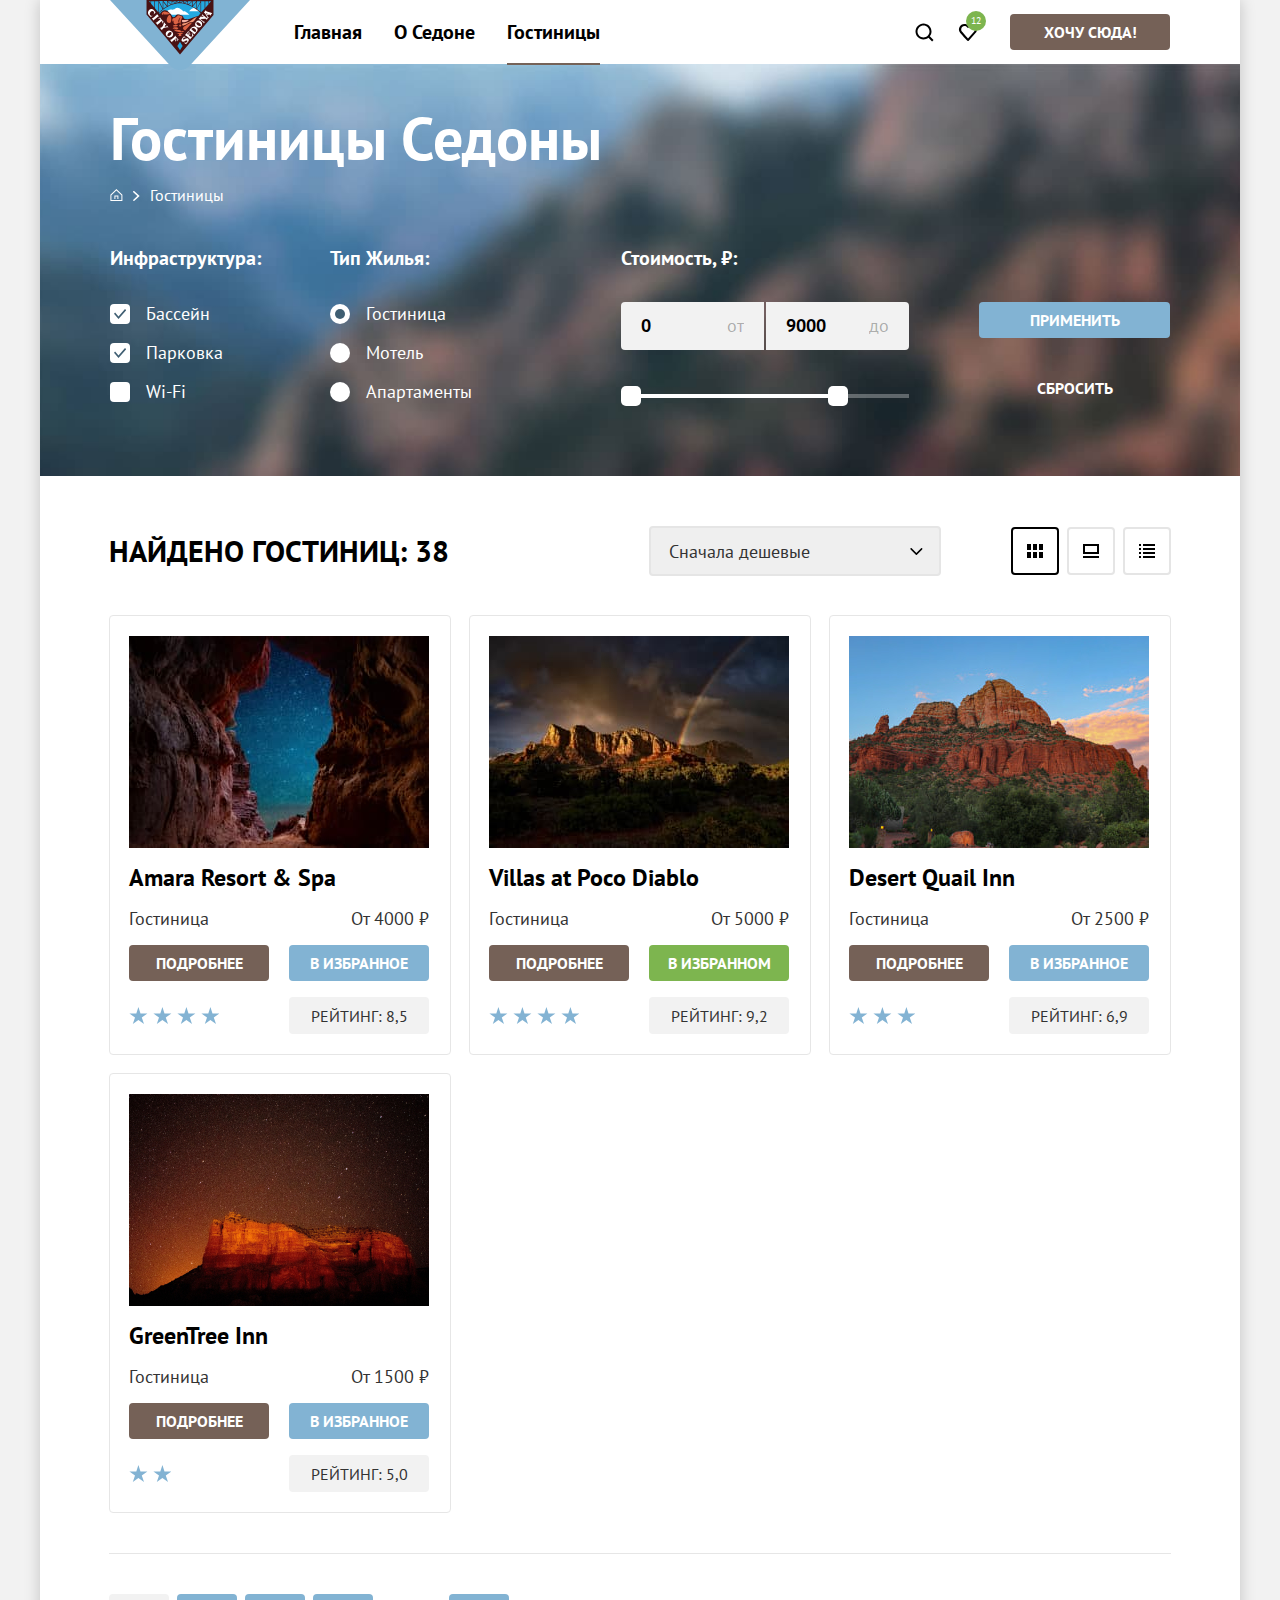
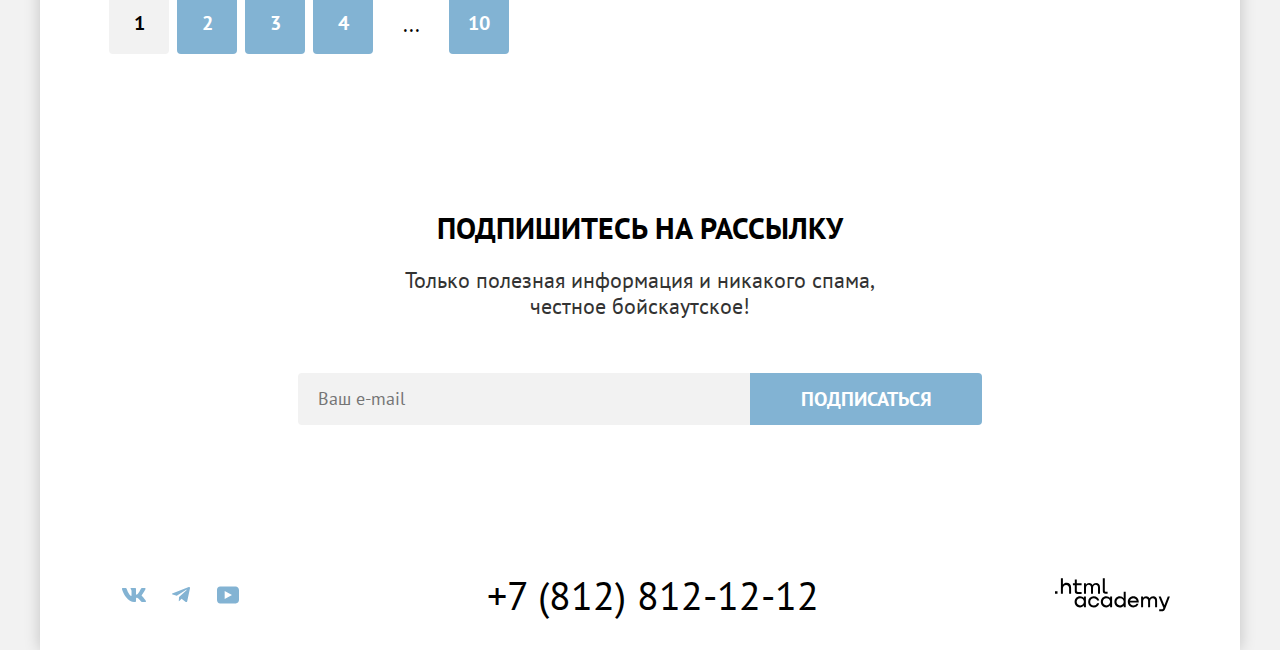
==== commit bdc1d221: "Правка по ревью - кодстайл css" ====
--- a/catalog.html
+++ b/catalog.html
@@ -9,7 +9,7 @@
 <body>
   <div class="shadow-container">
     <header class="header-container" data-test="header">
-      <div class="logo-navigation-container">
+      <div class="logo-nav-container">
         <a class="sedona-logo" href="index.html" aria-current="page">
           <img
             class="page-header-logo"
@@ -210,7 +210,7 @@
           </div>
           <ul class="hotel-visualization-selector">
             <li class="hotel-visualization-item">
-              <button class="catalog-button button-tile catalog-current">
+              <button class="catalog-btn button-tile catalog-current">
                 <svg
                   aria-label="Отобразить плитками"
                   aria-hidden="true"
@@ -226,7 +226,7 @@
               </button>
             </li>
             <li class="catalog-button-item">
-              <button class="catalog-button button-card">
+              <button class="catalog-btn button-card">
                 <svg
                   aria-label="Отобразить карточками"
                   aria-hidden="true"
@@ -244,7 +244,7 @@
               </button>
             </li>
             <li class="catalog-button-item">
-              <button class="catalog-button button-list">
+              <button class="catalog-btn button-list">
                 <svg
                   aria-label="Отобразить списком"
                   aria-hidden="true"
--- a/styles/styles.css
+++ b/styles/styles.css
@@ -14,11 +14,11 @@
   font-display: swap;
 }
 
-*, *::before, *::after{
+*, *::before, *::after {
   box-sizing: border-box;
 }
 
-body{
+body {
   margin: 0;
   padding: 0;
   background-color: #F2F2F2;
@@ -30,7 +30,7 @@
   min-width: 1200px;
 }
 
-a{
+a {
   text-decoration: none;
   color: #000;
 }
@@ -95,7 +95,7 @@
   height: 64px;
 }
 
-.logo-navigation-container {
+.logo-nav-container {
   display: flex;
 }
 
@@ -103,7 +103,7 @@
   flex-wrap: wrap;
   display: flex;
   padding: 0;
-  margin: 0;
+  margin: 0 0 0 14px;
   width: 460px;
   list-style: none;
 }
@@ -164,7 +164,6 @@
   bottom: -1px;
   width: calc(100% - 32px);
   border-bottom: 2px solid #756257;
-  z-index: 1;
 }
 
 .user-actions {
@@ -199,7 +198,7 @@
   outline: none;
 }
 
-.navigation-icon {
+.nav-icon {
   display: block;
   position: absolute;
   top: 0;
@@ -251,7 +250,7 @@
 }
 
 .card-star {
-  background-image: url('../images/icons/star.svg');
+  background-image: url("../images/icons/star.svg");
   background-repeat: repeat-x;
   width: var(--star-width);
   height: 17px;
@@ -284,15 +283,23 @@
 
 .hero {
   background-color: #b2d8f1;
-  background-image: url("../images/background-tagline.jpg");
-  background-repeat: no-repeat;
-  background-position: center bottom, center;
-  background-size: 100% auto, cover;
+  background-image: url("../images/divider.svg"), url("../images/background-tagline.jpg");
+  background-repeat: no-repeat, no-repeat;
+  background-position: center bottom, center top;
+  background-size: auto, contain;
   color: #FFFFFF;
   padding: 51px 50px 82px 50px;
 }
 
-.img-hero {
+.divider {
+  background-image: url("../images/divider.svg");
+  background-repeat: no-repeat;
+  background-position: center bottom;
+  width: 1200px;
+  height: 57px;
+}
+
+.image-hero {
   margin: 0 auto;
   display: block;
 }
@@ -374,7 +381,7 @@
   opacity: 0.3;
 }
 
-.advantage-tile-item{
+.advantage-tile-item {
   background-color: rgba(131, 179, 211, 0.12);
 }
 
@@ -386,7 +393,7 @@
   background-color: #FFFFFF;
 }
 
-.advantage-img {
+.advantage-image {
   object-fit: contain;
   max-width: 100%;
 }
@@ -1103,12 +1110,12 @@
   padding: 0;
 }
 
-.catalog-button-item a {
+.catalog-btn-item a {
   color: #000000;
   text-decoration: none;
 }
 
-.catalog-button {
+.catalog-btn {
   width: 48px;
   height: 48px;
   padding: 12px 14px;
@@ -1120,15 +1127,15 @@
   align-items: center;
 }
 
-.catalog-button:hover {
+.catalog-btn:hover {
   border-color: #000000;
 }
 
-.catalog-button:focus {
+.catalog-btn:focus {
   border-color: #68A2CA;
 }
 
-.catalog-button:active {
+.catalog-btn:active {
   border-color: #000000;
 }
 
@@ -1351,3 +1358,331 @@
   color: #333333;
   margin: 0;
 }
+
+.darken {
+  position: fixed;
+  top: 0;
+  left: 0;
+  display: flex;
+  width: 100%;
+  height: 100%;
+  background-color: rgba(242, 242, 242, 0.8);
+}
+
+.modal-container-close {
+  display: none;
+}
+
+.modal-window-container {
+  position: relative;
+  margin: auto;
+  padding: 64px 70px;
+  background-color: #ffffff;
+  box-shadow: 0 25px 50px 0 rgba(0, 0, 0, 0.15);
+  border-radius: 30px;
+  width: 717px;
+}
+
+.cross-btn {
+  position: absolute;
+  top: 0;
+  right: 0;
+  margin-top: 64px;
+  margin-right: 50px;
+  width: 52px;
+  height: 52px;
+  background-color: #F2F2F2;
+  border: none;
+  border-radius: 50%;
+  cursor: pointer;
+  padding: 0;
+}
+
+.cross-btn:hover {
+  background-color: #E6E6E6;
+}
+
+.cross-btn:focus {
+  outline: 3px solid #83B3D3;
+}
+
+.cross-btn:active {
+  outline: none;
+}
+
+.cross-btn:active::after {
+  opacity: 0.3;
+}
+
+.cross-btn:disabled {
+  opacity: 0.1;
+}
+
+.modal-window-title {
+  margin: 0 0 64px;
+  font-size: 30px;
+  line-height: 36px;
+  text-transform: uppercase;
+}
+
+.modal-window-form {
+  display: grid;
+  grid-template-columns: 247px 1fr;
+  column-gap: 88px;
+  row-gap: 23px;
+  align-items: center;
+  width: 577px;
+  padding: 0;
+}
+
+.modal-window-input-container {
+  display: grid;
+  grid-template-columns: 137px 440px;
+  grid-column: 1/-1;
+  align-items: center;
+  padding: 0;
+  margin: 0;
+  border: none;
+}
+
+.date-input {
+  width: 100%;
+  padding: 12px 40px 12px 20px;
+  font-family: inherit;
+  font-size: 18px;
+  font-weight: 700;
+  line-height: 24px;
+  background-color: #F2F2F2;
+  border: none;
+  border-radius: 4px;
+}
+
+.date-input-container {
+  position: relative;
+}
+
+.date-input-container::before {
+  content: "";
+  position: absolute;
+  top: 50%;
+  right: 20px;
+  transform: translateY(-50%);
+  width: 20px;
+  height: 20px;
+  background-image: url("../images/icons/calendar.svg");
+  background-repeat: no-repeat;
+  background-position: center;
+  opacity: 0.3;
+  z-index: 1;
+}
+
+.date-input:hover {
+  background-color: #E6E6E6;
+}
+
+.date-input:focus {
+  outline: 3px solid #83B3D3;
+  background-color: #E6E6E6;
+}
+
+.date-input:disabled {
+  opacity: 0.3;
+}
+
+.modal-window-message {
+  grid-column: 2;
+  font-size: 16px;
+  line-height: 21px;
+  padding: 4px 20px 0;
+}
+
+.modal-window-error {
+  color: #FF5757;
+}
+
+.modal-window-form-label {
+  font-size: 20px;
+  line-height: 24px;
+  font-weight: 700;
+}
+
+.modal-window-additional-data-container {
+  display: grid;
+  grid-template-columns: 1fr 110px;
+  column-gap: 46px;
+  align-items: center;
+}
+
+.modal-window-numbers-selector {
+  display: grid;
+  grid-template-columns: 40px 28px 40px;
+  align-items: center;
+  background-color: #F2F2F2;
+  border: 1px solid transparent;
+  border-radius: 4px;
+  padding: 0;
+}
+
+.btn-guests {
+  display: flex;
+  justify-content: center;
+  align-items: center;
+  background-color: #F2F2F2;
+  border: none;
+  outline: none;
+  padding: 13px 10px;
+  cursor: pointer;
+}
+
+.svg-adults {
+  opacity: 0.3;
+}
+
+.cross-btn:hover,
+.cross-btn:focus,
+.cross-btn:active,
+.btn-guests:hover,
+.btn-guests:focus,
+.btn-guests:active {
+  background-color: #F2F2F2;
+}
+
+.btn-guests:hover .svg-adults,
+.btn-guests:focus .svg-adults {
+  opacity: 1;
+}
+
+.btn-guests:focus .svg-adults {
+  outline: 3px solid #82B3D3;
+  border-radius: 4px;
+}
+
+.btn-guests:active .svg-adults {
+  outline: none;
+  opacity: 0.3;
+}
+
+.btn-guests:disabled {
+  opacity: 0.1;
+}
+
+.modal-window-form-field {
+  font-family: inherit;
+  padding: 9px 0;
+  margin: 0;
+  font-size: 18px;
+  font-weight: 700;
+  line-height: 28px;
+  text-align: center;
+  background-color: transparent;
+  border: none;
+  -webkit-appearance: textfield;
+  appearance: textfield;
+  outline: none;
+}
+
+.modal-window-form-field::-webkit-outer-spin-button,
+.modal-window-form-field::-webkit-inner-spin-button {
+  -webkit-appearance: none;
+  appearance: none;
+  margin: 0;
+  display: none;
+}
+
+input[type="number"] {
+  -webkit-appearance: textfield;
+  appearance: textfield;
+}
+
+.modal-window-form-submit-btn:active {
+  background-color: #68A2CA;
+  color: rgba(255, 255, 255, 0.3);
+  outline: none;
+}
+
+.modal-form-wrapper-kids {
+  display: flex;
+  align-items: center;
+}
+
+.tooltip {
+  position: absolute;
+  width: 26px;
+  height: 26px;
+  margin-left: 10px;
+  margin-top: 5px;
+}
+
+.hint-btn {
+  position: relative;
+  width: 26px;
+  height: 26px;
+  background-color: #83B3D3;
+  border: none;
+  border-radius: 50%;
+  cursor: pointer;
+  left: 0;
+  bottom: 7px;
+}
+
+.form-label-icon {
+  position: relative;
+  padding-right: 26px;
+}
+
+.tooltip-icon {
+  position: absolute;
+  top: 50%;
+  left: 50%;
+  transform: translate(-50%, -50%);
+  color: #FFFFFF;
+}
+
+.tooltip-text {
+  position: absolute;
+  top: 85%;
+  right: 50%;
+  transform: translate(50%, 12%);
+  width: 256px;
+  padding: 21px 18px 21px 22px;
+  background-color: #333333;
+  color: #FFFFFF;
+  font-family: inherit;
+  font-size: 16px;
+  line-height: 20px;
+  font-weight: 400;
+  text-transform: none;
+  border-radius: 8px;
+  box-shadow: 0 15px 30px 0 rgba(0, 0, 0, 0.3);
+  z-index: 1;
+  display: none;
+}
+
+.hint-btn:hover + .tooltip-text,
+.hint-btn:focus + .tooltip-text {
+  display: block;
+}
+
+.tooltip-text::after {
+  content: "";
+  position: absolute;
+  bottom: 100%;
+  left: 0;
+  right: 0;
+  margin-left: auto;
+  margin-right: auto;
+  background-image: url("../images/icons/triangle.svg");
+  width: 19px;
+  height: 9px;
+}
+
+.modal-window-form-submit-btn {
+  grid-column: 1 / 3;
+  width: 577px;
+  padding: 18px 0;
+  margin-top: 25px;
+  font-size: 20px;
+  line-height: 24px;
+  text-align: center;
+  border-radius: 10px;
+}
